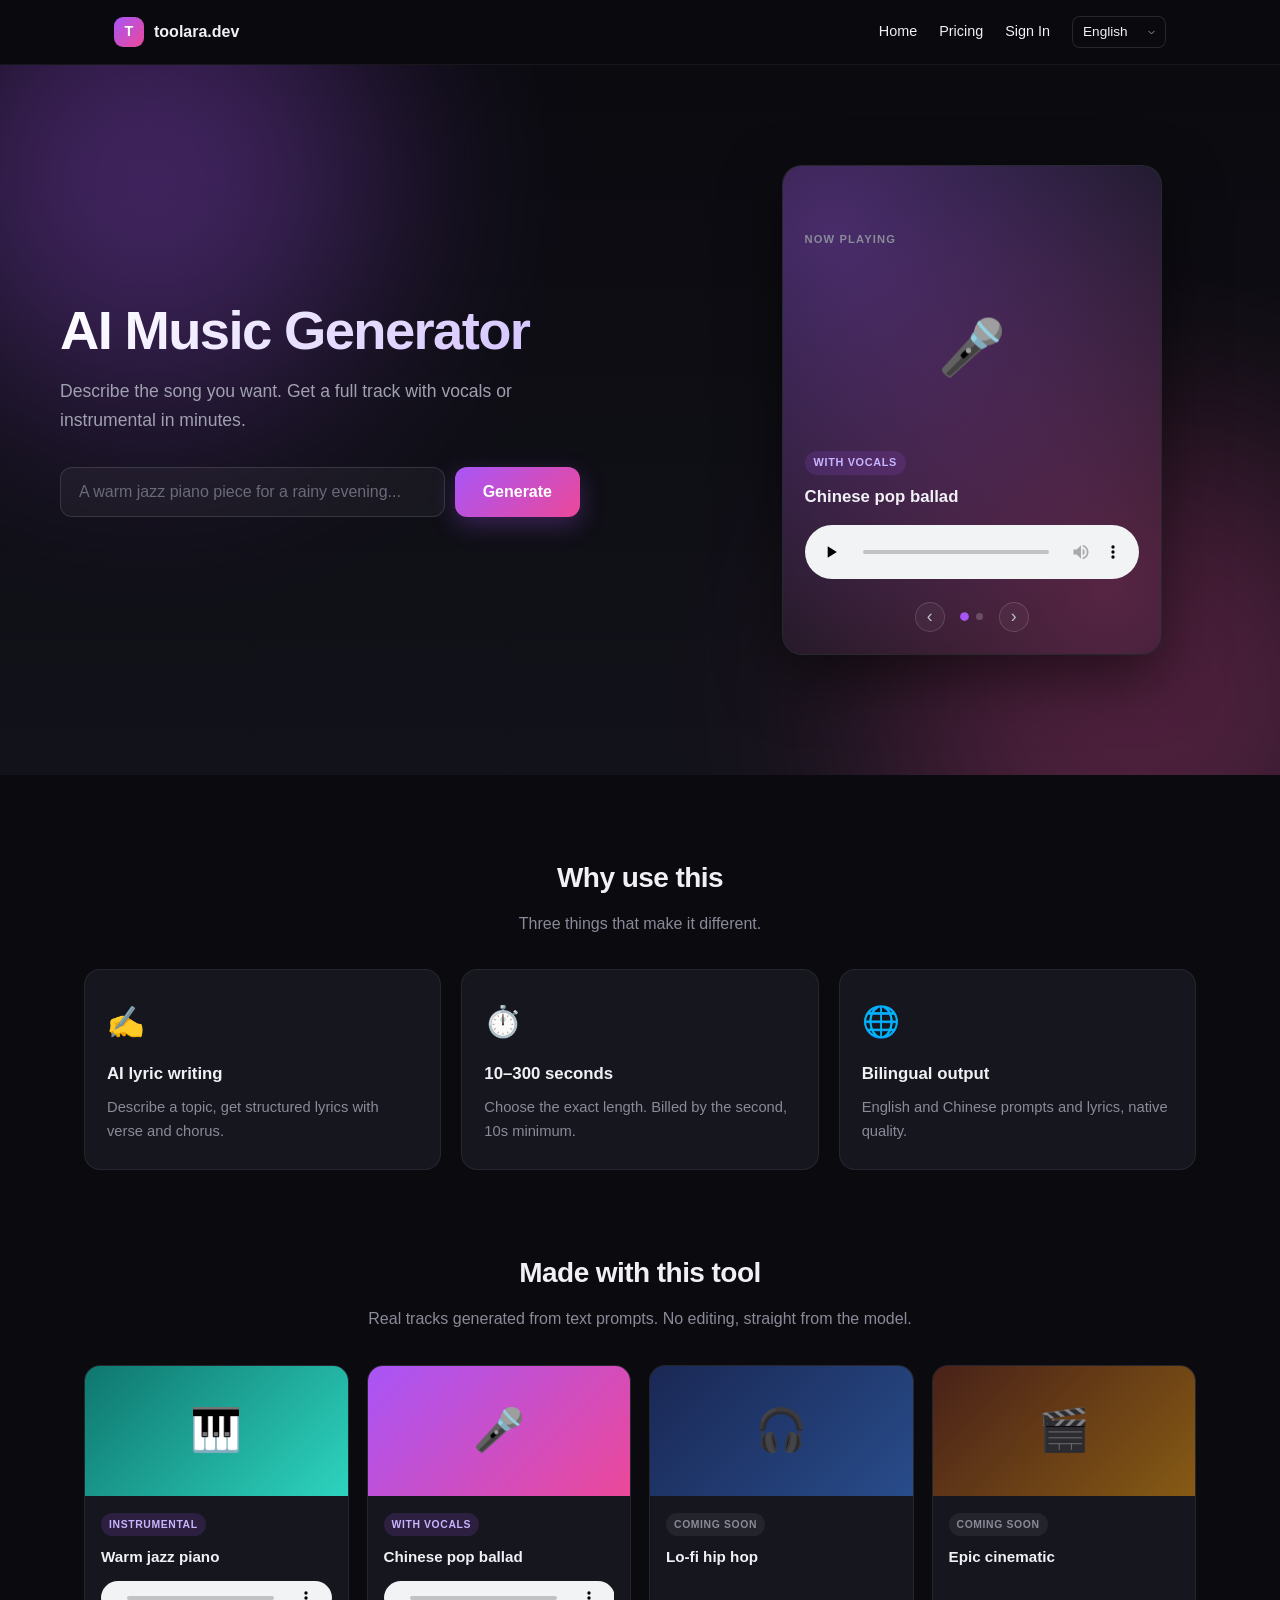
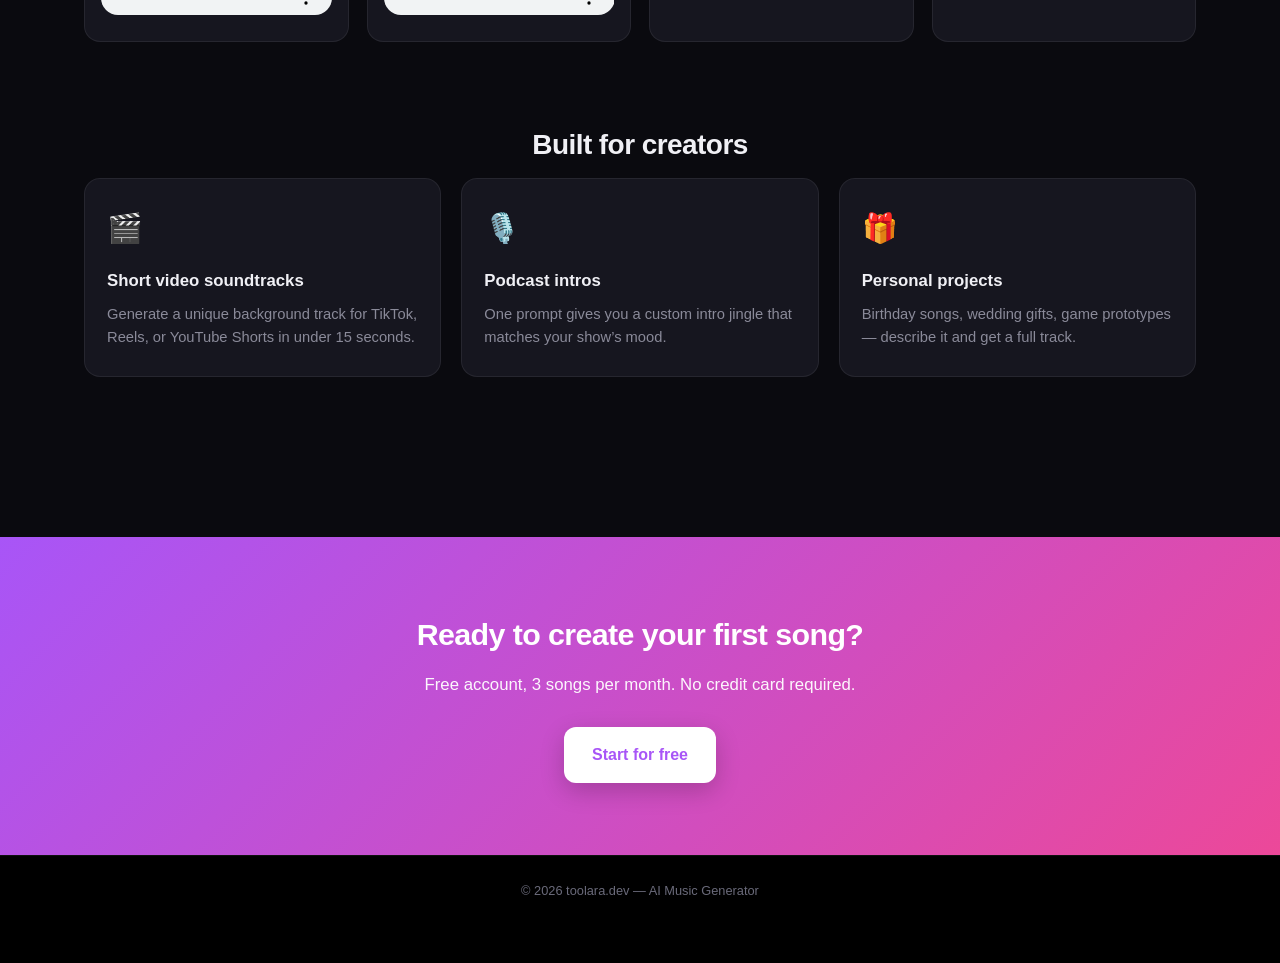
==== public/index.html @ 5090ab47 "modify site" ====
<!DOCTYPE html>
<html lang="en">
<head>
<meta charset="UTF-8">
<meta name="viewport" content="width=device-width, initial-scale=1.0">
<title>AI Music Generator — Create Songs from Text (Free to Start)</title>
<meta name="description" content="Free AI music generator. Describe the song you want, get a full track with vocals or instrumental in minutes. Powered by MiniMax Music 3.">
<meta name="robots" content="index, follow">
<meta name="theme-color" content="#0a0a0f">
<link rel="canonical" href="https://toolara.dev/music/">
<link rel="stylesheet" href="css/style.css">
</head>
<body class="home-dark">

<header class="header header-dark">
  <div class="header-inner">
    <a href="./" class="logo">
      <span class="logo-mark">T</span>
      toolara.dev
    </a>
    <nav class="header-nav" id="nav">
      <a href="/" data-i18n="navHome">Home</a>
      <a href="pricing.html" data-i18n="navPricing">Pricing</a>
      <a href="login.html" id="loginLink" data-i18n="navLogin">Sign In</a>
      <a href="dashboard.html" id="dashboardLink" style="display:none;" data-i18n="navDashboard">Dashboard</a>
      <select id="langSelect" class="lang-select" onchange="setLang(this.value)" aria-label="Language">
        <option value="en">English</option>
        <option value="zh">简体中文</option>
      </select>
    </nav>
  </div>
</header>

<!-- ========== HERO ========== -->
<section class="hero-dark">
  <div class="hero-dark-glow hero-dark-glow-a"></div>
  <div class="hero-dark-glow hero-dark-glow-b"></div>
  <div class="hero-dark-inner">
    <div class="hero-dark-left">
      <h1 data-i18n="heroTitle">AI Music Generator</h1>
      <p data-i18n="heroSubtitle">Describe the song you want. Get a full track with vocals or instrumental in minutes.</p>
      <div class="hero-input-row">
        <input type="text" id="heroPrompt" data-i18n-placeholder="heroInputPlaceholder" placeholder="A warm jazz piano piece for a rainy evening...">
        <button class="btn-accent" onclick="startFromHero()" data-i18n="heroGenerateBtn">Generate</button>
      </div>
    </div>
    <div class="hero-dark-right">
      <div class="preview-card">
        <div class="preview-wave" id="previewWave" aria-hidden="true"></div>
        <div class="preview-label" data-i18n="heroPreviewLabel">Now playing</div>
        <div class="preview-cover" id="previewCover">
          <span class="preview-cover-emoji" id="previewEmoji">🎤</span>
        </div>
        <div class="preview-tag" id="previewTag" data-i18n="heroPreviewTag">With vocals</div>
        <div class="preview-title" id="previewTitle" data-i18n="heroPreviewTitle">Chinese pop ballad</div>
        <audio id="previewAudio" controls preload="none" src="demo/chinese-pop.mp3"></audio>
        <div class="preview-nav">
          <button class="preview-arrow" onclick="previewPrev()" aria-label="Previous">‹</button>
          <div class="preview-dots" id="previewDots">
            <span class="preview-dot active" onclick="previewGo(0)"></span>
            <span class="preview-dot" onclick="previewGo(1)"></span>
          </div>
          <button class="preview-arrow" onclick="previewNext()" aria-label="Next">›</button>
        </div>
      </div>
    </div>
  </div>
</section>

<main class="wrap-wide">

  <!-- ========== FEATURE CARDS ========== -->
  <section class="section-dark">
    <h2 class="section-title-dark section-title-center" data-i18n="featuresTitle">Why use this</h2>
    <p class="section-subtitle-dark section-subtitle-center" data-i18n="featuresSubtitle">Three things that make it different.</p>
    <div class="feature-grid">
      <div class="feature-card">
        <div class="feature-icon">✍️</div>
        <h3 data-i18n="feat1Title">AI lyric writing</h3>
        <p data-i18n="feat1Body">Describe a topic, get structured lyrics with verse and chorus.</p>
      </div>
      <div class="feature-card">
        <div class="feature-icon">⏱️</div>
        <h3 data-i18n="feat2Title">10–300 seconds</h3>
        <p data-i18n="feat2Body">Choose the exact length. Billed by the second, 10s minimum.</p>
      </div>
      <div class="feature-card">
        <div class="feature-icon">🌐</div>
        <h3 data-i18n="feat3Title">Bilingual output</h3>
        <p data-i18n="feat3Body">English and Chinese prompts and lyrics, native quality.</p>
      </div>
    </div>
  </section>

  <!-- ========== DEMO WALL ========== -->
  <section class="section-dark">
    <h2 class="section-title-dark section-title-center" data-i18n="demoTitle">Made with this tool</h2>
    <p class="section-subtitle-dark section-subtitle-center" data-i18n="demoSubtitle">Real tracks generated from text prompts. No editing, straight from the model.</p>

    <div class="demo-wall">
      <div class="demo-wall-card">
        <div class="demo-wall-cover demo-cover-jazz">
          <span>🎹</span>
        </div>
        <div class="demo-wall-body">
          <div class="demo-wall-tag" data-i18n="demoInstrumental">Instrumental</div>
          <div class="demo-wall-title" data-i18n="demoTag1">Warm jazz piano</div>
          <audio controls preload="none" src="demo/jazz-piano.mp3"></audio>
        </div>
      </div>

      <div class="demo-wall-card">
        <div class="demo-wall-cover demo-cover-pop">
          <span>🎤</span>
        </div>
        <div class="demo-wall-body">
          <div class="demo-wall-tag" data-i18n="demoVocal">With vocals</div>
          <div class="demo-wall-title" data-i18n="demoTag2">Chinese pop ballad</div>
          <audio controls preload="none" src="demo/chinese-pop.mp3"></audio>
        </div>
      </div>

      <div class="demo-wall-card demo-wall-placeholder">
        <div class="demo-wall-cover demo-cover-lofi">
          <span>🎧</span>
        </div>
        <div class="demo-wall-body">
          <div class="demo-wall-tag demo-wall-tag-muted" data-i18n="demoComingSoon">Coming soon</div>
          <div class="demo-wall-title" data-i18n="demoTag3">Lo-fi hip hop</div>
        </div>
      </div>

      <div class="demo-wall-card demo-wall-placeholder">
        <div class="demo-wall-cover demo-cover-epic">
          <span>🎬</span>
        </div>
        <div class="demo-wall-body">
          <div class="demo-wall-tag demo-wall-tag-muted" data-i18n="demoComingSoon">Coming soon</div>
          <div class="demo-wall-title" data-i18n="demoTag4">Epic cinematic</div>
        </div>
      </div>
    </div>
  </section>

  <!-- ========== USE CASES ========== -->
  <section class="section-dark">
    <h2 class="section-title-dark section-title-center" data-i18n="useCasesTitle">Built for creators</h2>
    <div class="usecase-grid-dark">
      <div class="usecase-card-dark">
        <div class="usecase-icon-dark">🎬</div>
        <h3 data-i18n="uc1Title">Short video soundtracks</h3>
        <p data-i18n="uc1Body">Generate a unique background track for TikTok, Reels, or YouTube Shorts in under 15 seconds.</p>
      </div>
      <div class="usecase-card-dark">
        <div class="usecase-icon-dark">🎙️</div>
        <h3 data-i18n="uc2Title">Podcast intros</h3>
        <p data-i18n="uc2Body">One prompt gives you a custom intro jingle that matches your show’s mood.</p>
      </div>
      <div class="usecase-card-dark">
        <div class="usecase-icon-dark">🎁</div>
        <h3 data-i18n="uc3Title">Personal projects</h3>
        <p data-i18n="uc3Body">Birthday songs, wedding gifts, game prototypes — describe it and get a full track.</p>
      </div>
    </div>
  </section>
</main>

<!-- ========== BOTTOM CTA ========== -->
<section class="cta-band-dark">
  <div class="cta-band-dark-inner">
    <h2 data-i18n="ctaBottomTitle">Ready to create your first song?</h2>
    <p data-i18n="ctaBottomBody">Free account, 3 songs per month. No credit card required.</p>
    <a href="login.html" class="btn-accent" data-i18n="ctaBottomBtn">Start for free</a>
  </div>
</section>

<footer class="footer footer-dark">
  <p data-i18n="footer">© 2026 toolara.dev — AI Music Generator</p>
</footer>

<script src="js/i18n.js"></script>
<script src="js/home.js"></script>
</body>
</html>
---- public/css/style.css ----
:root {
  --bg: #f0f9f8; --card: #fff; --text: #0f1c2e; --muted: #64748b;
  --accent: #0f766e; --accent-dark: #115e59; --navy: #134e4a;
  --border: #d5e5e0; --radius: 14px;
  --shadow: 0 1px 3px rgba(15,28,46,0.05), 0 8px 24px rgba(15,118,110,0.08);
}
* { box-sizing: border-box; }
body { margin: 0; font-family: -apple-system, BlinkMacSystemFont, "Segoe UI", "PingFang SC", Roboto, sans-serif; background: var(--bg); color: var(--text); line-height: 1.65; }
.header { background: rgba(255,255,255,0.9); backdrop-filter: blur(12px); border-bottom: 1px solid var(--border); position: sticky; top: 0; z-index: 100; }
.header-inner { max-width: 1100px; margin: 0 auto; padding: 16px 24px; display: flex; align-items: center; justify-content: space-between; }
.logo { display: flex; align-items: center; gap: 10px; font-weight: 700; text-decoration: none; color: var(--text); }
.logo-mark { width: 30px; height: 30px; border-radius: 9px; background: linear-gradient(135deg, #1e3a8a, #3b82f6); display: flex; align-items: center; justify-content: center; color: #fff; font-weight: 800; font-size: 0.9rem; }
.header-nav { display: flex; gap: 24px; font-size: 0.9rem; }
.header-nav a { color: var(--muted); text-decoration: none; }
.header-nav a:hover { color: var(--accent); }
.hero { background: linear-gradient(135deg, #042f2e, #0f766e); color: #fff; padding: 80px 24px 120px; text-align: center; }
.hero-inner { max-width: 720px; margin: 0 auto; }
.hero-badge { display: inline-block; background: rgba(255,255,255,0.15); border: 1px solid rgba(255,255,255,0.3); padding: 5px 14px; border-radius: 999px; font-size: 0.8rem; font-weight: 600; margin-bottom: 18px; }
.hero h1 { font-size: 2.4rem; margin: 0 0 12px; font-weight: 800; }
.hero p { margin: 0 auto 32px; opacity: 0.9; max-width: 540px; }
.hero-cta { display: flex; gap: 12px; justify-content: center; flex-wrap: wrap; }
.btn-primary { display: inline-block; padding: 13px 28px; background: #fff; color: var(--accent-dark); border: none; border-radius: 10px; font-size: 1rem; font-weight: 600; cursor: pointer; text-decoration: none; font-family: inherit; }
.btn-primary:hover { background: #f0fdf4; }
.btn-primary.small { padding: 8px 16px; font-size: 0.85rem; background: var(--accent); color: #fff; }
.btn-secondary { display: inline-block; padding: 13px 28px; background: transparent; color: #fff; border: 1px solid rgba(255,255,255,0.4); border-radius: 10px; font-size: 1rem; font-weight: 600; cursor: pointer; text-decoration: none; font-family: inherit; }
.btn-secondary:hover { background: rgba(255,255,255,0.1); }
.wrap { max-width: 720px; margin: -56px auto 0; padding: 0 20px 64px; position: relative; z-index: 2; }
.wrap.narrow { max-width: 480px; }
.card { background: var(--card); border: 1px solid var(--border); border-radius: var(--radius); padding: 28px; margin-bottom: 22px; box-shadow: var(--shadow); }
label { display: block; font-weight: 600; font-size: 0.85rem; margin-bottom: 6px; margin-top: 14px; }
input, textarea, select { width: 100%; padding: 11px 13px; border: 1px solid #cbd5e1; border-radius: 9px; font-size: 1rem; margin-bottom: 10px; font-family: inherit; }
input:focus, textarea:focus { outline: none; border-color: var(--accent); box-shadow: 0 0 0 3px rgba(15,118,110,0.15); }
textarea { resize: vertical; }
button.calc { width: 100%; padding: 15px; background: var(--accent); color: #fff; border: none; border-radius: 9px; font-size: 1rem; font-weight: 600; cursor: pointer; font-family: inherit; margin-top: 10px; }
button.calc:hover:not(:disabled) { background: var(--accent-dark); }
button.calc:disabled { opacity: 0.5; cursor: not-allowed; }
.checkbox-label { display: flex; align-items: center; gap: 8px; font-weight: 500; font-size: 0.9rem; margin: 12px 0; cursor: pointer; }
.checkbox-label input { width: auto; margin: 0; }
.usage-card { padding: 20px; }
.usage-header { display: flex; align-items: center; justify-content: space-between; margin-bottom: 12px; }
.usage-header h2 { margin: 0; font-size: 1.1rem; }
.plan-badge { padding: 3px 10px; border-radius: 999px; font-size: 0.75rem; font-weight: 700; text-transform: uppercase; }
.plan-badge.free { background: #f1f5f9; color: #64748b; }
.plan-badge.pro { background: #dcfce7; color: #166534; }
.usage-bar-wrap { height: 8px; background: #e2e8f0; border-radius: 999px; overflow: hidden; margin-bottom: 8px; }
.usage-bar { height: 100%; background: var(--accent); border-radius: 999px; transition: width 0.3s; }
.usage-text { font-size: 0.85rem; color: var(--muted); margin: 0 0 14px; }
.steps { display: flex; flex-direction: column; gap: 16px; }
.step { display: flex; gap: 14px; align-items: flex-start; }
.step-num { width: 28px; height: 28px; border-radius: 50%; background: var(--accent); color: #fff; display: flex; align-items: center; justify-content: center; font-weight: 700; font-size: 0.85rem; flex-shrink: 0; }
.task-list { display: flex; flex-direction: column; gap: 14px; }
.task-item { padding: 14px; background: #f8fafc; border-radius: 10px; display: flex; align-items: center; gap: 14px; flex-wrap: wrap; }
.task-info { flex: 1; min-width: 200px; }
.task-prompt { font-weight: 600; font-size: 0.9rem; margin-bottom: 4px; }
.task-status { font-size: 0.75rem; font-weight: 600; text-transform: uppercase; color: var(--muted); }
.task-status.completed { color: #059669; }
.task-status.failed { color: #dc2626; }
.task-status.generating, .task-status.pending { color: #d97706; }
.task-item audio { width: 100%; max-width: 300px; }
.empty-state { text-align: center; color: var(--muted); padding: 32px 0; }
.error { margin-top: 14px; padding: 12px 14px; background: #fef2f2; border: 1px solid #fecaca; border-radius: 10px; color: #b91c1c; font-size: 0.9rem; }
.loading { display: flex; align-items: center; gap: 12px; padding: 16px; margin-top: 14px; font-size: 0.9rem; color: var(--accent); font-weight: 500; }
.spinner { width: 20px; height: 20px; border: 2.5px solid rgba(15,118,110,0.2); border-top-color: var(--accent); border-radius: 50%; animation: spin 0.8s linear infinite; }
@keyframes spin { to { transform: rotate(360deg); } }
.auth-tabs { display: flex; gap: 8px; margin-bottom: 20px; background: #f1f5f9; padding: 4px; border-radius: 10px; }
.auth-tab { flex: 1; padding: 10px; border: none; background: transparent; color: var(--muted); border-radius: 8px; font-size: 0.9rem; font-weight: 600; cursor: pointer; font-family: inherit; }
.auth-tab.active { background: #fff; color: var(--navy); box-shadow: 0 1px 3px rgba(0,0,0,0.08); }
.page-title { font-size: 1.8rem; margin: 0 0 28px; }
.pricing-grid { display: grid; grid-template-columns: 1fr 1fr; gap: 20px; }
.pricing-card { background: #fff; border: 1px solid var(--border); border-radius: var(--radius); padding: 28px; position: relative; }
.pricing-card.featured { border: 2px solid var(--accent); box-shadow: 0 8px 24px rgba(15,118,110,0.15); }
.popular-badge { position: absolute; top: -12px; left: 50%; transform: translateX(-50%); background: var(--accent); color: #fff; padding: 4px 14px; border-radius: 999px; font-size: 0.75rem; font-weight: 700; }
.pricing-card h2 { font-size: 1.2rem; margin: 0 0 8px; }
.price { font-size: 2.4rem; font-weight: 800; color: var(--navy); margin-bottom: 20px; }
.price span { font-size: 0.9rem; font-weight: 500; color: var(--muted); }
.features { list-style: none; padding: 0; margin: 0 0 24px; }
.features li { padding: 6px 0; font-size: 0.9rem; color: var(--text); }
.features li::before { content: "✓ "; color: var(--accent); font-weight: 700; }
.pricing-card .btn-secondary { color: var(--accent); border-color: var(--accent); }
.pricing-card .btn-primary { background: var(--accent); color: #fff; }
.footer { text-align: center; font-size: 0.8rem; color: var(--muted); padding: 24px 20px 48px; }
h2 { font-size: 1.25rem; margin: 0 0 12px; }
h3 { font-size: 1rem; margin: 22px 0 6px; }
p { margin: 0 0 14px; }
@media (max-width: 560px) { .wrap { padding: 0 14px 48px; } .card { padding: 20px; } .pricing-grid { grid-template-columns: 1fr; } .hero h1 { font-size: 1.7rem; } }
.wrap.no-hero {
  margin-top: 40px;
}
.user-card { padding: 16px 20px; font-size: 0.9rem; }
.user-card p { margin: 4px 0; color: var(--muted); }
.user-card strong { color: var(--text); }

/* ---------- 语言下拉框收紧 ---------- */
.header-nav {
  display: flex;
  align-items: center;
  flex-wrap: nowrap;
  gap: 22px;
  white-space: nowrap;
}
.header-nav a {
  white-space: nowrap;
  color: var(--muted);
  text-decoration: none;
}
.header-nav a:hover { color: var(--accent); }

.lang-select {
  appearance: none;
  -webkit-appearance: none;
  width: auto;
  min-width: 0;
  max-width: 130px;
  height: 32px;
  line-height: 1;
  background-color: transparent;
  background-image: url("data:image/svg+xml;charset=UTF-8,%3csvg xmlns='http://www.w3.org/2000/svg' viewBox='0 0 24 24' fill='none' stroke='%2364748b' stroke-width='2' stroke-linecap='round' stroke-linejoin='round'%3e%3cpolyline points='6 9 12 15 18 9'%3e%3c/polyline%3e%3c/svg%3e");
  background-repeat: no-repeat;
  background-position: right 8px center;
  background-size: 11px;
  border: 1px solid var(--border);
  color: var(--text);
  padding: 0 26px 0 10px;
  border-radius: 8px;
  font-size: 0.85rem;
  font-family: inherit;
  cursor: pointer;
  margin: 0;
  flex-shrink: 0;
  vertical-align: middle;
}
.lang-select:hover { border-color: var(--accent); }
.lang-select:focus { outline: none; border-color: var(--accent); }

@media (max-width: 640px) {
  .header-inner {
    flex-wrap: wrap;
    gap: 10px;
  }
  .header-nav {
    gap: 14px;
    font-size: 0.85rem;
  }
  .lang-select {
    font-size: 0.8rem;
    height: 28px;
    padding: 0 22px 0 8px;
    max-width: 110px;
  }
}


/* ============================================================
   Homepage — 独立音乐站视觉
   ============================================================ */

body.home { background: #f7faf9; }

/* ---------- 宽容器 ---------- */
.wrap-wide {
  max-width: 1100px;
  margin: -64px auto 0;
  padding: 0 24px 80px;
  position: relative;
  z-index: 2;
}
@media (max-width: 700px) {
  .wrap-wide { padding: 0 16px 56px; }
}

/* ---------- Hero（大版） ---------- */
.hero-lg {
  position: relative;
  overflow: hidden;
  padding: 110px 24px 150px;
  background:
    radial-gradient(circle at 15% 20%, rgba(45,212,191,0.25) 0%, transparent 45%),
    radial-gradient(circle at 85% 75%, rgba(59,130,246,0.18) 0%, transparent 50%),
    linear-gradient(135deg, #042f2e 0%, #0f766e 55%, #115e59 100%);
  color: #fff;
  text-align: center;
}
.hero-lg::before {
  content: "";
  position: absolute; inset: 0;
  background-image:
    radial-gradient(rgba(255,255,255,0.05) 1px, transparent 1px),
    radial-gradient(rgba(255,255,255,0.03) 1px, transparent 1px);
  background-size: 36px 36px, 52px 52px;
  background-position: 0 0, 18px 18px;
  pointer-events: none;
}
.hero-glow {
  position: absolute;
  border-radius: 50%;
  filter: blur(80px);
  opacity: 0.5;
  pointer-events: none;
}
.hero-glow-a {
  width: 340px; height: 340px;
  background: #2dd4bf;
  top: -80px; left: -60px;
}
.hero-glow-b {
  width: 420px; height: 420px;
  background: #3b82f6;
  bottom: -140px; right: -100px;
  opacity: 0.35;
}
.hero-lg .hero-inner {
  position: relative; z-index: 2;
  max-width: 780px; margin: 0 auto;
}
.hero-lg h1 {
  font-size: 3rem;
  margin: 0 0 18px;
  font-weight: 800;
  letter-spacing: -0.02em;
}
.hero-lg p {
  font-size: 1.15rem;
  opacity: 0.92;
  max-width: 600px;
  margin: 0 auto 36px;
}
.hero-lg .hero-cta { justify-content: center; }
@media (max-width: 700px) {
  .hero-lg { padding: 72px 20px 110px; }
  .hero-lg h1 { font-size: 2rem; }
  .hero-lg p { font-size: 1rem; }
}

/* ---------- 通用 section ---------- */
.section { margin: 72px 0; }
.section-title {
  font-size: 1.6rem;
  margin: 0 0 10px;
  font-weight: 700;
  letter-spacing: -0.01em;
}
.section-subtitle {
  color: var(--muted);
  margin: 0 0 32px;
  font-size: 1rem;
}

/* ---------- Demo 卡片 ---------- */
.demo-grid {
  display: grid;
  grid-template-columns: 1fr 1fr;
  gap: 22px;
}
.demo-card {
  background: #fff;
  border: 1px solid var(--border);
  border-radius: 16px;
  overflow: hidden;
  box-shadow: 0 4px 24px rgba(15,118,110,0.08);
  transition: transform 0.15s, box-shadow 0.15s;
}
.demo-card:hover {
  transform: translateY(-2px);
  box-shadow: 0 12px 32px rgba(15,118,110,0.14);
}
.demo-cover {
  height: 140px;
  display: flex;
  align-items: center;
  justify-content: center;
}
.demo-cover-a {
  background: linear-gradient(135deg, #134e4a, #2dd4bf);
}
.demo-cover-b {
  background: linear-gradient(135deg, #1e3a8a, #3b82f6);
}
.demo-emoji { font-size: 3rem; }
.demo-body { padding: 18px 20px 22px; }
.demo-tag {
  display: inline-block;
  font-size: 0.7rem;
  font-weight: 700;
  text-transform: uppercase;
  letter-spacing: 0.06em;
  color: var(--accent-dark);
  background: #d1fae5;
  padding: 3px 9px;
  border-radius: 999px;
  margin-bottom: 8px;
}
.demo-label {
  font-size: 1rem;
  font-weight: 600;
  margin-bottom: 14px;
}
.demo-body audio { width: 100%; }
@media (max-width: 700px) {
  .demo-grid { grid-template-columns: 1fr; }
}

/* ---------- Use cases ---------- */
.usecase-grid {
  display: grid;
  grid-template-columns: repeat(3, 1fr);
  gap: 20px;
}
.usecase-card {
  background: #fff;
  border: 1px solid var(--border);
  border-radius: 14px;
  padding: 26px 22px;
  box-shadow: 0 2px 12px rgba(15,118,110,0.05);
}
.usecase-icon {
  font-size: 1.8rem;
  margin-bottom: 12px;
}
.usecase-card h3 {
  margin: 0 0 8px;
  font-size: 1.05rem;
}
.usecase-card p {
  margin: 0;
  color: var(--muted);
  font-size: 0.92rem;
  line-height: 1.6;
}
@media (max-width: 700px) {
  .usecase-grid { grid-template-columns: 1fr; }
}

/* ---------- 底部 CTA ---------- */
.cta-band {
  background: linear-gradient(135deg, #042f2e, #0f766e);
  color: #fff;
  padding: 64px 24px;
  text-align: center;
}
.cta-band-inner { max-width: 640px; margin: 0 auto; }
.cta-band h2 {
  font-size: 1.8rem;
  margin: 0 0 12px;
  font-weight: 700;
}
.cta-band p {
  margin: 0 0 26px;
  opacity: 0.9;
}
@media (max-width: 700px) {
  .cta-band { padding: 48px 20px; }
  .cta-band h2 { font-size: 1.4rem; }
}


/* ============================================================
   Homepage Dark — 深色音乐播放器风格
   作用域：body.home-dark
   ============================================================ */

body.home-dark {
  background: #0a0a0f;
  color: #f0f0f5;
}
body.home-dark .header-dark {
  background: rgba(10,10,15,0.85);
  backdrop-filter: blur(14px);
  border-bottom: 1px solid rgba(255,255,255,0.06);
}
body.home-dark .header-dark .logo,
body.home-dark .header-dark .header-nav a {
  color: #f0f0f5;
}
body.home-dark .header-dark .header-nav a:hover { color: #a855f7; }
body.home-dark .header-dark .lang-select {
  color: #f0f0f5;
  border-color: rgba(255,255,255,0.12);
  background-color: transparent;
  background-image: url("data:image/svg+xml;charset=UTF-8,%3csvg xmlns='http://www.w3.org/2000/svg' viewBox='0 0 24 24' fill='none' stroke='%23a0a0b0' stroke-width='2' stroke-linecap='round' stroke-linejoin='round'%3e%3cpolyline points='6 9 12 15 18 9'%3e%3c/polyline%3e%3c/svg%3e");
}
body.home-dark .header-dark .lang-select option { color: #0a0a0f; background: #fff; }
body.home-dark .header-dark .logo-mark {
  background: linear-gradient(135deg, #a855f7, #ec4899);
}

/* ---------- HERO ---------- */
.hero-dark {
  position: relative;
  overflow: hidden;
  padding: 100px 24px 120px;
  background: linear-gradient(180deg, #0a0a0f 0%, #12121a 100%);
}
.hero-dark-glow {
  position: absolute;
  border-radius: 50%;
  filter: blur(110px);
  opacity: 0.35;
  pointer-events: none;
}
.hero-dark-glow-a {
  width: 460px; height: 460px;
  background: #a855f7;
  top: -120px; left: -80px;
}
.hero-dark-glow-b {
  width: 520px; height: 520px;
  background: #ec4899;
  bottom: -180px; right: -120px;
  opacity: 0.28;
}
.hero-dark-inner {
  position: relative;
  z-index: 2;
  max-width: 1160px;
  margin: 0 auto;
  display: grid;
  grid-template-columns: 1.1fr 0.9fr;
  gap: 56px;
  align-items: center;
}
.hero-dark-left h1 {
  font-size: 3.4rem;
  margin: 0 0 18px;
  font-weight: 800;
  letter-spacing: -0.03em;
  line-height: 1.05;
  background: linear-gradient(135deg, #fff 0%, #c9b5ff 100%);
  -webkit-background-clip: text;
  background-clip: text;
  -webkit-text-fill-color: transparent;
}
.hero-dark-left p {
  font-size: 1.1rem;
  color: #a0a0b0;
  margin: 0 0 32px;
  max-width: 480px;
  line-height: 1.65;
}
.hero-badge-dark {
  display: inline-block;
  background: rgba(168,85,247,0.12);
  border: 1px solid rgba(168,85,247,0.35);
  color: #c9b5ff;
  padding: 5px 14px;
  border-radius: 999px;
  font-size: 0.8rem;
  font-weight: 600;
  letter-spacing: 0.04em;
  margin-bottom: 22px;
}

/* 输入框 + 按钮 */
.hero-input-row {
  display: flex;
  gap: 10px;
  max-width: 520px;
}
.hero-input-row input {
  flex: 1;
  padding: 15px 18px;
  border-radius: 12px;
  border: 1px solid rgba(255,255,255,0.12);
  background: rgba(255,255,255,0.04);
  color: #f0f0f5;
  font-size: 1rem;
  font-family: inherit;
  margin: 0;
  transition: border-color 0.15s, box-shadow 0.15s;
}
.hero-input-row input::placeholder { color: #6a6a7a; }
.hero-input-row input:focus {
  outline: none;
  border-color: #a855f7;
  box-shadow: 0 0 0 3px rgba(168,85,247,0.18);
}
.btn-accent {
  display: inline-block;
  padding: 15px 28px;
  background: linear-gradient(135deg, #a855f7, #ec4899);
  color: #fff;
  border: none;
  border-radius: 12px;
  font-size: 1rem;
  font-weight: 700;
  font-family: inherit;
  cursor: pointer;
  text-decoration: none;
  white-space: nowrap;
  transition: transform 0.12s, box-shadow 0.15s;
  box-shadow: 0 8px 24px rgba(168,85,247,0.28);
}
.btn-accent:hover {
  transform: translateY(-1px);
  box-shadow: 0 12px 32px rgba(168,85,247,0.4);
}
.btn-accent:active { transform: scale(0.98); }

/* 预览卡 */
.hero-dark-right { display: flex; justify-content: center; }
.preview-card {
  width: 100%;
  max-width: 380px;
  background: #16161f;
  border: 1px solid rgba(255,255,255,0.08);
  border-radius: 20px;
  padding: 22px;
  box-shadow: 0 24px 60px rgba(0,0,0,0.5);
}
.preview-label {
  font-size: 0.7rem;
  text-transform: uppercase;
  letter-spacing: 0.1em;
  color: #8a8a99;
  font-weight: 700;
  margin-bottom: 14px;
}
.preview-cover {
  height: 170px;
  border-radius: 14px;
  display: flex;
  align-items: center;
  justify-content: center;
  margin-bottom: 16px;
  transition: background 0.4s;
}
.preview-cover-pop { background: linear-gradient(135deg, #a855f7, #ec4899); }
.preview-cover-jazz { background: linear-gradient(135deg, #0f766e, #2dd4bf); }
.preview-cover-emoji { font-size: 3.4rem; }
.preview-tag {
  display: inline-block;
  font-size: 0.68rem;
  font-weight: 700;
  text-transform: uppercase;
  letter-spacing: 0.06em;
  color: #c9b5ff;
  background: rgba(168,85,247,0.15);
  padding: 3px 9px;
  border-radius: 999px;
  margin-bottom: 8px;
}
.preview-title {
  font-size: 1.05rem;
  font-weight: 600;
  margin-bottom: 14px;
}
.preview-card audio { width: 100%; }

/* ---------- 宽容器 ---------- */
.wrap-wide {
  max-width: 1160px;
  margin: 0 auto;
  padding: 0 24px 80px;
}
@media (max-width: 900px) {
  .hero-dark-inner { grid-template-columns: 1fr; gap: 40px; }
  .hero-dark { padding: 72px 20px 80px; }
  .hero-dark-left h1 { font-size: 2.2rem; }
  .hero-input-row { flex-direction: column; }
  .btn-accent { width: 100%; text-align: center; }
  .wrap-wide { padding: 0 16px 56px; }
}

/* ---------- section ---------- */
.section-dark { margin: 80px 0; }
.section-title-dark {
  font-size: 1.75rem;
  font-weight: 700;
  margin: 0 0 10px;
  letter-spacing: -0.02em;
}
.section-subtitle-dark {
  color: #8a8a99;
  margin: 0 0 32px;
  font-size: 1rem;
}

/* ---------- Feature cards ---------- */
.feature-grid {
  display: grid;
  grid-template-columns: repeat(3, 1fr);
  gap: 20px;
}
.feature-card {
  background: #16161f;
  border: 1px solid rgba(255,255,255,0.07);
  border-radius: 16px;
  padding: 26px 22px;
  transition: border-color 0.15s, transform 0.15s;
}
.feature-card:hover {
  border-color: rgba(168,85,247,0.4);
  transform: translateY(-2px);
}
.feature-icon { font-size: 1.9rem; margin-bottom: 14px; }
.feature-card h3 {
  margin: 0 0 8px;
  font-size: 1.05rem;
  font-weight: 700;
}
.feature-card p {
  margin: 0;
  color: #8a8a99;
  font-size: 0.92rem;
  line-height: 1.6;
}

/* ---------- Demo wall ---------- */
.demo-wall {
  display: grid;
  grid-template-columns: repeat(4, 1fr);
  gap: 18px;
}
.demo-wall-card {
  background: #16161f;
  border: 1px solid rgba(255,255,255,0.07);
  border-radius: 16px;
  overflow: hidden;
  transition: border-color 0.15s, transform 0.15s;
}
.demo-wall-card:hover {
  border-color: rgba(168,85,247,0.4);
  transform: translateY(-3px);
}
.demo-wall-cover {
  height: 130px;
  display: flex;
  align-items: center;
  justify-content: center;
  font-size: 2.6rem;
}
.demo-cover-jazz { background: linear-gradient(135deg, #0f766e, #2dd4bf); }
.demo-cover-pop  { background: linear-gradient(135deg, #a855f7, #ec4899); }
.demo-cover-lofi { background: linear-gradient(135deg, #1e3a8a, #3b82f6); }
.demo-cover-epic { background: linear-gradient(135deg, #7c2d12, #f59e0b); }
.demo-wall-placeholder .demo-wall-cover { opacity: 0.5; }
.demo-wall-body { padding: 14px 16px 18px; }
.demo-wall-tag {
  display: inline-block;
  font-size: 0.65rem;
  font-weight: 700;
  text-transform: uppercase;
  letter-spacing: 0.06em;
  color: #c9b5ff;
  background: rgba(168,85,247,0.15);
  padding: 3px 8px;
  border-radius: 999px;
  margin-bottom: 8px;
}
.demo-wall-tag-muted {
  color: #8a8a99;
  background: rgba(255,255,255,0.06);
}
.demo-wall-title {
  font-size: 0.95rem;
  font-weight: 600;
  margin-bottom: 12px;
}
.demo-wall-body audio { width: 100%; height: 34px; }
@media (max-width: 900px) {
  .demo-wall { grid-template-columns: repeat(2, 1fr); }
}
@media (max-width: 500px) {
  .demo-wall { grid-template-columns: 1fr; }
  .feature-grid { grid-template-columns: 1fr; }
}

/* ---------- Use cases ---------- */
.usecase-grid-dark {
  display: grid;
  grid-template-columns: repeat(3, 1fr);
  gap: 20px;
}
.usecase-card-dark {
  background: #16161f;
  border: 1px solid rgba(255,255,255,0.07);
  border-radius: 16px;
  padding: 26px 22px;
}
.usecase-icon-dark { font-size: 1.8rem; margin-bottom: 14px; }
.usecase-card-dark h3 {
  margin: 0 0 8px;
  font-size: 1.05rem;
  font-weight: 700;
}
.usecase-card-dark p {
  margin: 0;
  color: #8a8a99;
  font-size: 0.92rem;
  line-height: 1.6;
}
@media (max-width: 900px) {
  .usecase-grid-dark { grid-template-columns: 1fr; }
}

/* ---------- Steps ---------- */
.steps-dark {
  display: grid;
  grid-template-columns: repeat(3, 1fr);
  gap: 20px;
}
.step-dark {
  background: #16161f;
  border: 1px solid rgba(255,255,255,0.07);
  border-radius: 16px;
  padding: 24px 22px;
}
.step-dark-num {
  width: 34px; height: 34px;
  border-radius: 10px;
  background: linear-gradient(135deg, #a855f7, #ec4899);
  color: #fff;
  display: flex; align-items: center; justify-content: center;
  font-weight: 800;
  font-size: 0.95rem;
  margin-bottom: 14px;
}
.step-dark-text {
  font-size: 0.95rem;
  line-height: 1.6;
  color: #c0c0cc;
}
@media (max-width: 900px) {
  .steps-dark { grid-template-columns: 1fr; }
}

/* ---------- FAQ ---------- */
.faq-q-dark {
  font-size: 1.05rem;
  font-weight: 700;
  margin: 26px 0 6px;
}
.faq-a-dark {
  color: #8a8a99;
  line-height: 1.65;
  margin: 0;
  max-width: 720px;
}

/* ---------- Bottom CTA ---------- */
.cta-band-dark {
  background: linear-gradient(135deg, #a855f7 0%, #ec4899 100%);
  padding: 72px 24px;
  text-align: center;
  color: #fff;
}
.cta-band-dark-inner { max-width: 620px; margin: 0 auto; }
.cta-band-dark h2 {
  font-size: 1.9rem;
  margin: 0 0 12px;
  font-weight: 800;
  letter-spacing: -0.02em;
}
.cta-band-dark p {
  margin: 0 0 28px;
  opacity: 0.95;
  font-size: 1.05rem;
}
.cta-band-dark .btn-accent {
  background: #fff;
  color: #a855f7;
  box-shadow: 0 8px 24px rgba(0,0,0,0.2);
}
.cta-band-dark .btn-accent:hover {
  background: #f5f5fa;
  box-shadow: 0 12px 32px rgba(0,0,0,0.3);
}

/* ---------- Footer dark ---------- */
.footer-dark {
  background: #000;
  color: #6a6a7a;
  border-top: 1px solid rgba(255,255,255,0.06);
}


/* ============================================================
   首页 section 标题居中
   ============================================================ */
.section-title-center,
.section-subtitle-center {
  text-align: center;
}
.section-title-center { margin-left: auto; margin-right: auto; }
.section-subtitle-center {
  margin-left: auto;
  margin-right: auto;
  max-width: 560px;
}

/* ============================================================
   预览卡波形 + 手动切换
   ============================================================ */
.preview-card {
  position: relative;
  overflow: hidden;
}

/* 流动渐变背景（A+C 方案的 C 部分） */
.preview-card::before {
  content: "";
  position: absolute;
  inset: -40%;
  background:
    radial-gradient(circle at 30% 30%, rgba(168,85,247,0.35), transparent 55%),
    radial-gradient(circle at 70% 70%, rgba(236,72,153,0.30), transparent 55%);
  animation: previewFlow 14s ease-in-out infinite alternate;
  pointer-events: none;
  z-index: 0;
}
@keyframes previewFlow {
  0%   { transform: translate(0, 0) rotate(0deg); }
  100% { transform: translate(-6%, 4%) rotate(8deg); }
}
.preview-card > * { position: relative; z-index: 1; }

/* 波形 */
.preview-wave {
  display: flex;
  align-items: center;
  justify-content: center;
  gap: 2px;
  height: 28px;
  margin-bottom: 14px;
  opacity: 0.55;
  transition: opacity 0.2s;
}
.preview-wave.playing { opacity: 1; }
.preview-wave-bar {
  display: block;
  width: 2px;
  height: 6px;
  background: linear-gradient(180deg, #c9b5ff, #ec4899);
  border-radius: 2px;
  transform-origin: center;
  animation: waveIdle 1.4s ease-in-out infinite;
  animation-play-state: paused;
}
.preview-wave.playing .preview-wave-bar {
  animation-name: wavePlay;
  animation-play-state: running;
}
@keyframes waveIdle {
  0%, 100% { height: 4px; opacity: 0.4; }
  50%      { height: 6px; opacity: 0.6; }
}
@keyframes wavePlay {
  0%, 100% { height: 5px; }
  50%      { height: 22px; }
}

/* 手动切换 */
.preview-nav {
  display: flex;
  align-items: center;
  justify-content: center;
  gap: 16px;
  margin-top: 14px;
}
.preview-arrow {
  width: 30px;
  height: 30px;
  border-radius: 50%;
  border: 1px solid rgba(255,255,255,0.14);
  background: rgba(255,255,255,0.04);
  color: #c0c0cc;
  font-size: 1.1rem;
  line-height: 1;
  cursor: pointer;
  display: flex;
  align-items: center;
  justify-content: center;
  font-family: inherit;
  transition: border-color 0.15s, background 0.15s, color 0.15s;
}
.preview-arrow:hover {
  border-color: #a855f7;
  background: rgba(168,85,247,0.12);
  color: #fff;
}
.preview-dots {
  display: flex;
  gap: 8px;
}
.preview-dot {
  width: 7px;
  height: 7px;
  border-radius: 50%;
  background: rgba(255,255,255,0.2);
  cursor: pointer;
  transition: background 0.2s, transform 0.15s;
}
.preview-dot.active {
  background: #a855f7;
  transform: scale(1.25);
}


/* ============================================================
   AI 歌词工具
   ============================================================ */
.lyrics-tools {
  display: flex;
  flex-wrap: wrap;
  align-items: center;
  gap: 10px;
  margin: -4px 0 14px;
}
.lyrics-tool-btn {
  display: inline-flex;
  align-items: center;
  gap: 6px;
  padding: 7px 14px;
  border-radius: 8px;
  border: 1px solid var(--border);
  background: #fff;
  color: var(--accent-dark);
  font-size: 0.85rem;
  font-weight: 600;
  font-family: inherit;
  cursor: pointer;
  transition: border-color 0.15s, background 0.15s;
}
.lyrics-tool-btn:hover:not(:disabled) {
  border-color: var(--accent);
  background: #f0fdf4;
}
.lyrics-tool-btn:disabled {
  opacity: 0.5;
  cursor: not-allowed;
}
.lyrics-hint {
  font-size: 0.8rem;
  color: var(--muted);
}
.lyrics-hint-error {
  color: #dc2626;
}


/* ============================================================
   输入框错误状态（歌词生成前的校验）
   ============================================================ */
.input-error {
  border-color: #dc2626 !important;
  box-shadow: 0 0 0 3px rgba(220,38,38,0.15) !important;
  animation: inputShake 0.35s ease;
}
@keyframes inputShake {
  0%, 100% { transform: translateX(0); }
  25% { transform: translateX(-4px); }
  75% { transform: translateX(4px); }
}


/* ============================================================
   全站深色（page-dark 作用域）
   ============================================================ */
body.page-dark {
  background: #0a0a0f;
  color: #f0f0f5;
}
body.page-dark .header-dark {
  background: rgba(10,10,15,0.85);
  backdrop-filter: blur(14px);
  border-bottom: 1px solid rgba(255,255,255,0.06);
}
body.page-dark .header-dark .logo,
body.page-dark .header-dark .header-nav a { color: #f0f0f5; }
body.page-dark .header-dark .header-nav a:hover { color: #a855f7; }
body.page-dark .header-dark .lang-select {
  color: #f0f0f5;
  border-color: rgba(255,255,255,0.12);
  background-color: transparent;
  background-image: url("data:image/svg+xml;charset=UTF-8,%3csvg xmlns='http://www.w3.org/2000/svg' viewBox='0 0 24 24' fill='none' stroke='%23a0a0b0' stroke-width='2' stroke-linecap='round' stroke-linejoin='round'%3e%3cpolyline points='6 9 12 15 18 9'%3e%3c/polyline%3e%3c/svg%3e");
}
body.page-dark .header-dark .lang-select option { color: #0a0a0f; background: #fff; }
body.page-dark .header-dark .logo-mark {
  background: linear-gradient(135deg, #a855f7, #ec4899);
}

/* 卡片 */
body.page-dark .card,
body.page-dark .pricing-card,
body.page-dark .user-card,
body.page-dark .usage-card {
  background: #16161f;
  border-color: rgba(255,255,255,0.07);
  color: #f0f0f5;
  box-shadow: 0 4px 24px rgba(0,0,0,0.4);
}
body.page-dark .pricing-card.featured {
  border-color: #a855f7;
  box-shadow: 0 8px 32px rgba(168,85,247,0.25);
}

/* 标题、文本 */
body.page-dark h1,
body.page-dark h2,
body.page-dark h3,
body.page-dark .page-title { color: #f0f0f5; }
body.page-dark p,
body.page-dark .usage-text,
body.page-dark .user-card p { color: #a0a0b0; }
body.page-dark strong { color: #f0f0f5; }

/* 输入 */
body.page-dark label { color: #d0d0dc; }
body.page-dark input,
body.page-dark textarea,
body.page-dark select {
  background: rgba(255,255,255,0.04);
  border-color: rgba(255,255,255,0.12);
  color: #f0f0f5;
}
body.page-dark input::placeholder,
body.page-dark textarea::placeholder { color: #6a6a7a; }
body.page-dark input:focus,
body.page-dark textarea:focus,
body.page-dark select:focus {
  border-color: #a855f7;
  box-shadow: 0 0 0 3px rgba(168,85,247,0.18);
}

/* 按钮 */
body.page-dark button.calc {
  background: linear-gradient(135deg, #a855f7, #ec4899);
  color: #fff;
  box-shadow: 0 8px 24px rgba(168,85,247,0.28);
}
body.page-dark button.calc:hover:not(:disabled) {
  background: linear-gradient(135deg, #9333ea, #db2777);
}
body.page-dark .btn-primary {
  background: linear-gradient(135deg, #a855f7, #ec4899);
  color: #fff;
}
body.page-dark .btn-primary.small {
  background: #a855f7;
  color: #fff;
}
body.page-dark .btn-secondary {
  background: transparent;
  color: #f0f0f5;
  border-color: rgba(255,255,255,0.2);
}
body.page-dark .btn-secondary:hover {
  background: rgba(168,85,247,0.12);
  border-color: #a855f7;
}
body.page-dark .lyrics-tool-btn {
  background: rgba(255,255,255,0.04);
  border-color: rgba(255,255,255,0.12);
  color: #c9b5ff;
}
body.page-dark .lyrics-tool-btn:hover:not(:disabled) {
  border-color: #a855f7;
  background: rgba(168,85,247,0.12);
}

/* 任务列表 */
body.page-dark .task-item {
  background: rgba(255,255,255,0.03);
}
body.page-dark .task-prompt { color: #f0f0f5; }
body.page-dark .task-status { color: #8a8a99; }
body.page-dark .task-status.completed { color: #4ade80; }
body.page-dark .task-status.failed { color: #f87171; }
body.page-dark .task-status.generating,
body.page-dark .task-status.pending { color: #fbbf24; }

/* 用量条 */
body.page-dark .usage-bar-wrap { background: rgba(255,255,255,0.06); }
body.page-dark .usage-bar {
  background: linear-gradient(90deg, #a855f7, #ec4899);
}

/* 计划标签 */
body.page-dark .plan-badge.free {
  background: rgba(255,255,255,0.06);
  color: #a0a0b0;
}
body.page-dark .plan-badge.pro {
  background: rgba(168,85,247,0.18);
  color: #c9b5ff;
}

/* auth tabs */
body.page-dark .auth-tabs { background: rgba(255,255,255,0.04); }
body.page-dark .auth-tab { color: #8a8a99; }
body.page-dark .auth-tab.active {
  background: #16161f;
  color: #f0f0f5;
  box-shadow: 0 1px 3px rgba(0,0,0,0.4);
}

/* 错误提示 */
body.page-dark .error {
  background: rgba(220,38,38,0.1);
  border-color: rgba(220,38,38,0.3);
  color: #fca5a5;
}

/* FAQ / 特性卡片背景 */
body.page-dark .features li { color: #c0c0cc; }
body.page-dark .features li::before { color: #a855f7; }

/* 定价卡片内部 */
body.page-dark .price { color: #f0f0f5; }
body.page-dark .price span { color: #8a8a99; }
body.page-dark .popular-badge {
  background: linear-gradient(135deg, #a855f7, #ec4899);
}

/* footer 深色 */
body.page-dark .footer {
  background: #000;
  color: #6a6a7a;
  border-top: 1px solid rgba(255,255,255,0.06);
}
body.page-dark .footer a {
  color: #c9b5ff;
  text-decoration: none;
}
body.page-dark .footer a:hover { color: #a855f7; text-decoration: underline; }
.footer-contact {
  margin-top: 10px !important;
  font-size: 0.8rem;
}

/* 联系客服区块 */
.support-block {
  margin: 48px 0 24px;
  padding: 28px 24px;
  border-radius: 16px;
  text-align: center;
  background: rgba(168,85,247,0.06);
  border: 1px solid rgba(168,85,247,0.2);
}
.support-block h3 {
  margin: 0 0 8px;
  font-size: 1.05rem;
  font-weight: 700;
}
.support-block p {
  margin: 0;
  font-size: 0.92rem;
}
.support-block a {
  color: #a855f7;
  font-weight: 600;
  text-decoration: none;
  word-break: break-all;
}
.support-block a:hover { text-decoration: underline; }


/* ============================================================
   Dashboard 重排：紧凑用量卡 + 左右布局 + tab
   ============================================================ */

/* 用量卡紧凑版 */
.usage-card-compact {
  padding: 18px 22px;
  margin-bottom: 22px;
}
.usage-row {
  display: flex;
  align-items: center;
  justify-content: space-between;
  gap: 16px;
  flex-wrap: wrap;
  margin-bottom: 12px;
}
.usage-left {
  display: flex;
  align-items: baseline;
  gap: 10px;
  flex-wrap: wrap;
}
.usage-big {
  font-size: 1.9rem;
  font-weight: 800;
  letter-spacing: -0.02em;
  color: #f0f0f5;
}
.usage-big-unit {
  font-size: 0.9rem;
  font-weight: 500;
  color: #8a8a99;
  margin-left: 2px;
}
.usage-sub {
  font-size: 0.8rem;
  color: #8a8a99;
  text-transform: uppercase;
  letter-spacing: 0.06em;
  font-weight: 600;
}
.usage-fraction {
  font-size: 0.9rem;
  color: #a0a0b0;
  font-weight: 600;
}
.usage-right {
  display: flex;
  align-items: center;
  gap: 12px;
}
.pro-status {
  margin: 8px 0 0;
  font-size: 0.8rem;
  color: #4ade80;
  font-weight: 600;
}

/* 左右布局 */
.dash-grid {
  display: grid;
  grid-template-columns: 1.05fr 0.95fr;
  gap: 22px;
  align-items: start;
}
@media (max-width: 1000px) {
  .dash-grid { grid-template-columns: 1fr; }
}

/* 创作卡 */
.create-card h2 { margin-bottom: 16px; }

/* 歌曲卡 */
.songs-card {
  display: flex;
  flex-direction: column;
  max-height: 720px;
}
.songs-header {
  display: flex;
  align-items: center;
  justify-content: space-between;
  gap: 12px;
  flex-wrap: wrap;
  margin-bottom: 14px;
}
.songs-header h2 { margin: 0; }
.tabs {
  display: flex;
  gap: 4px;
  background: rgba(255,255,255,0.05);
  padding: 3px;
  border-radius: 9px;
}
.tab {
  padding: 6px 12px;
  border-radius: 7px;
  border: none;
  background: transparent;
  color: #8a8a99;
  font-size: 0.8rem;
  font-weight: 600;
  font-family: inherit;
  cursor: pointer;
  transition: background 0.15s, color 0.15s;
}
.tab:hover { color: #c0c0cc; }
.tab.active {
  background: rgba(168,85,247,0.18);
  color: #c9b5ff;
}
.task-list {
  overflow-y: auto;
  flex: 1;
  padding-right: 4px;
}
.retry-btn {
  padding: 6px 12px;
  border-radius: 8px;
  border: 1px solid rgba(168,85,247,0.4);
  background: rgba(168,85,247,0.12);
  color: #c9b5ff;
  font-size: 0.8rem;
  font-weight: 600;
  font-family: inherit;
  cursor: pointer;
  transition: background 0.15s;
}
.retry-btn:hover { background: rgba(168,85,247,0.22); }

/* 底部小字 */
.dash-footer-line {
  text-align: center;
  margin: 32px 0 0;
  font-size: 0.82rem;
  color: #6a6a7a;
}
.dash-footer-line strong { color: #a0a0b0; }


/* ============================================================
   Dashboard 微调：用量卡顶部布局 + 页面加宽 + 下拉框重影修复
   ============================================================ */

/* 页面加宽（只作用于 dashboard / pricing，不影响首页） */
body.page-dark .wrap {
  max-width: 1120px;
}
body.page-dark .wrap.narrow {
  max-width: 480px;
}

/* 用量卡顶部：左余额 + 右用户/Pro/徽章 */
.usage-top {
  display: flex;
  align-items: center;
  justify-content: space-between;
  gap: 16px;
  flex-wrap: wrap;
  margin-bottom: 12px;
}
.usage-right {
  display: flex;
  align-items: center;
  gap: 8px;
  flex-wrap: wrap;
}
.user-email-top {
  font-size: 0.85rem;
  color: #a0a0b0;
  font-weight: 500;
}
.usage-divider {
  color: #4a4a5a;
  font-size: 0.85rem;
}
.pro-status-inline {
  font-size: 0.8rem;
  color: #4ade80;
  font-weight: 600;
}

/* ============================================================
   语言下拉框重影修复（深色 + 浅色通用）
   ============================================================ */
.lang-select {
  appearance: none !important;
  -webkit-appearance: none !important;
  -moz-appearance: none !important;
  background-repeat: no-repeat !important;
  background-position: right 8px center !important;
  background-size: 11px !important;
  padding-right: 26px !important;
  text-indent: 0;
}
.lang-select::-ms-expand { display: none; }
/* 深色主题下的箭头颜色 */
body.page-dark .lang-select,
body.home-dark .lang-select {
  background-image: url("data:image/svg+xml;charset=UTF-8,%3csvg xmlns='http://www.w3.org/2000/svg' viewBox='0 0 24 24' fill='none' stroke='%23a0a0b0' stroke-width='2' stroke-linecap='round' stroke-linejoin='round'%3e%3cpolyline points='6 9 12 15 18 9'%3e%3c/polyline%3e%3c/svg%3e") !important;
}
/* 浅色主题下的箭头颜色 */
body:not(.page-dark):not(.home-dark) .lang-select {
  background-image: url("data:image/svg+xml;charset=UTF-8,%3csvg xmlns='http://www.w3.org/2000/svg' viewBox='0 0 24 24' fill='none' stroke='%2364748b' stroke-width='2' stroke-linecap='round' stroke-linejoin='round'%3e%3cpolyline points='6 9 12 15 18 9'%3e%3c/polyline%3e%3c/svg%3e") !important;
}


/* ============================================================
   Dashboard：创作卡 vs 歌曲卡 视觉区分 + 联系区块强化
   ============================================================ */

/* 左侧创作卡：稍亮，紫色调边框，主操作感 */
body.page-dark .create-card {
  background: linear-gradient(180deg, #1a1a26 0%, #16161f 100%);
  border: 1px solid rgba(168,85,247,0.20);
  box-shadow: 0 4px 28px rgba(168,85,247,0.10);
}

/* 右侧歌曲卡：更暗，中性边框，结果展示感 */
body.page-dark .songs-card {
  background: #0f0f16;
  border: 1px solid rgba(255,255,255,0.06);
  box-shadow: 0 4px 20px rgba(0,0,0,0.3);
}

/* 歌曲卡里的空状态 */
body.page-dark .songs-card .empty-state {
  color: #6a6a7a;
}

/* 联系区块强化 */
body.page-dark .support-block {
  margin: 48px 0 24px;
  padding: 32px 24px;
  border-radius: 18px;
  text-align: center;
  background: linear-gradient(135deg, rgba(168,85,247,0.10), rgba(236,72,153,0.08));
  border: 1px solid rgba(168,85,247,0.28);
}
body.page-dark .support-block h3 {
  margin: 0 0 10px;
  font-size: 1.15rem;
  font-weight: 700;
  color: #f0f0f5;
}
body.page-dark .support-block p {
  margin: 0;
  font-size: 0.95rem;
  color: #c0c0cc;
}
body.page-dark .support-block a {
  color: #c9b5ff;
  font-weight: 700;
  text-decoration: none;
  word-break: break-all;
}
body.page-dark .support-block a:hover {
  color: #a855f7;
  text-decoration: underline;
}


/* ============================================================
   Task 详情 / 复用（弱化样式）
   ============================================================ */
.task-links {
  display: flex;
  gap: 14px;
  margin-top: 8px;
  font-size: 0.82rem;
}
.task-text-link {
  color: #8a8a99;
  text-decoration: none;
  cursor: pointer;
  transition: color 0.15s;
}
.task-text-link:hover { color: #c9b5ff; }
.task-text-link-accent {
  color: #a855f7;
}
.task-text-link-accent:hover { color: #ec4899; }

.task-detail {
  margin-top: 10px;
  padding-top: 10px;
  border-top: 1px solid rgba(255,255,255,0.06);
  font-size: 0.85rem;
  color: #a0a0b0;
}
.task-detail-row {
  display: flex;
  gap: 8px;
  margin-bottom: 6px;
  align-items: flex-start;
}
.task-detail-row > span {
  flex-shrink: 0;
  width: 76px;
  color: #6a6a7a;
  font-weight: 600;
}
.task-detail-row > div {
  flex: 1;
  word-break: break-word;
  white-space: pre-wrap;
}
.task-detail-lyrics {
  max-height: 140px;
  overflow-y: auto;
  padding-right: 4px;
}
.task-detail .muted { color: #6a6a7a; font-style: italic; }

/* task-item 布局微调 */
.task-item {
  flex-wrap: wrap;
}
.task-item .task-info { flex: 1 1 200px; }
.task-item .task-links { flex-basis: 100%; }
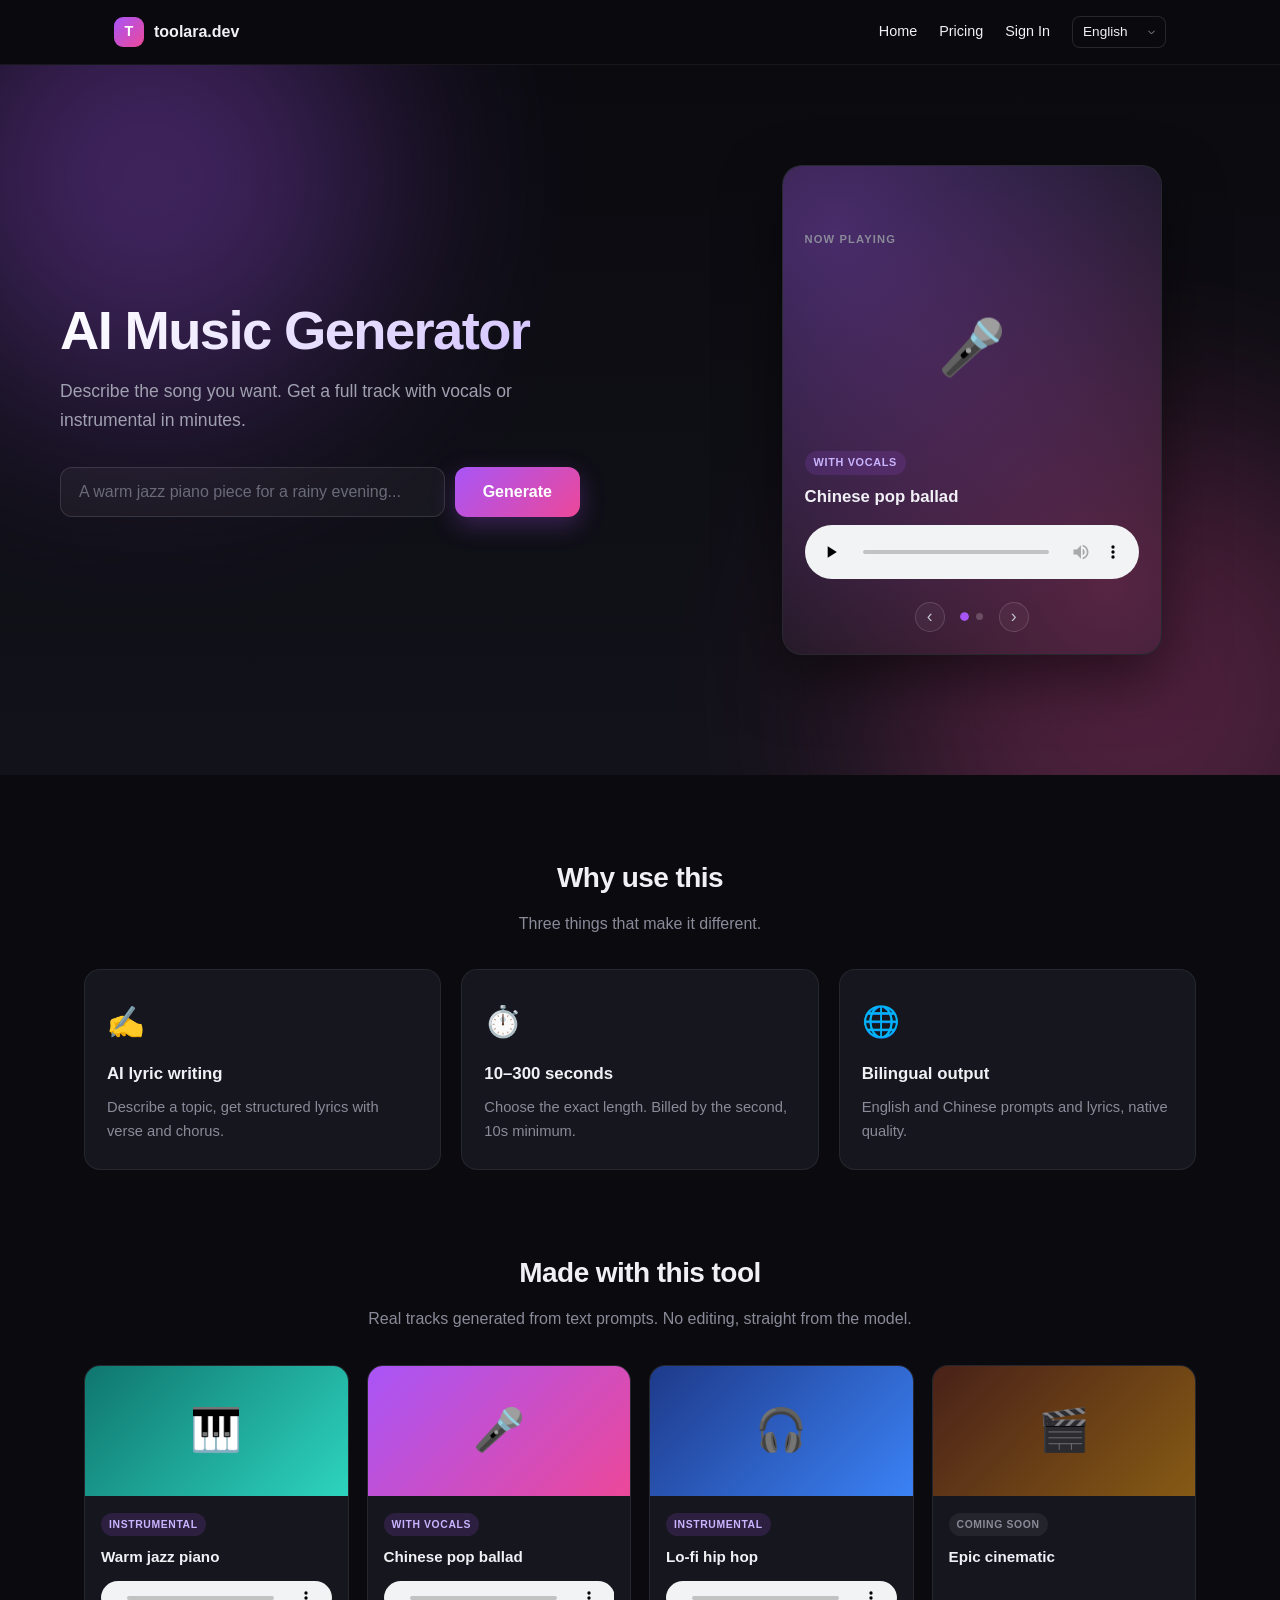
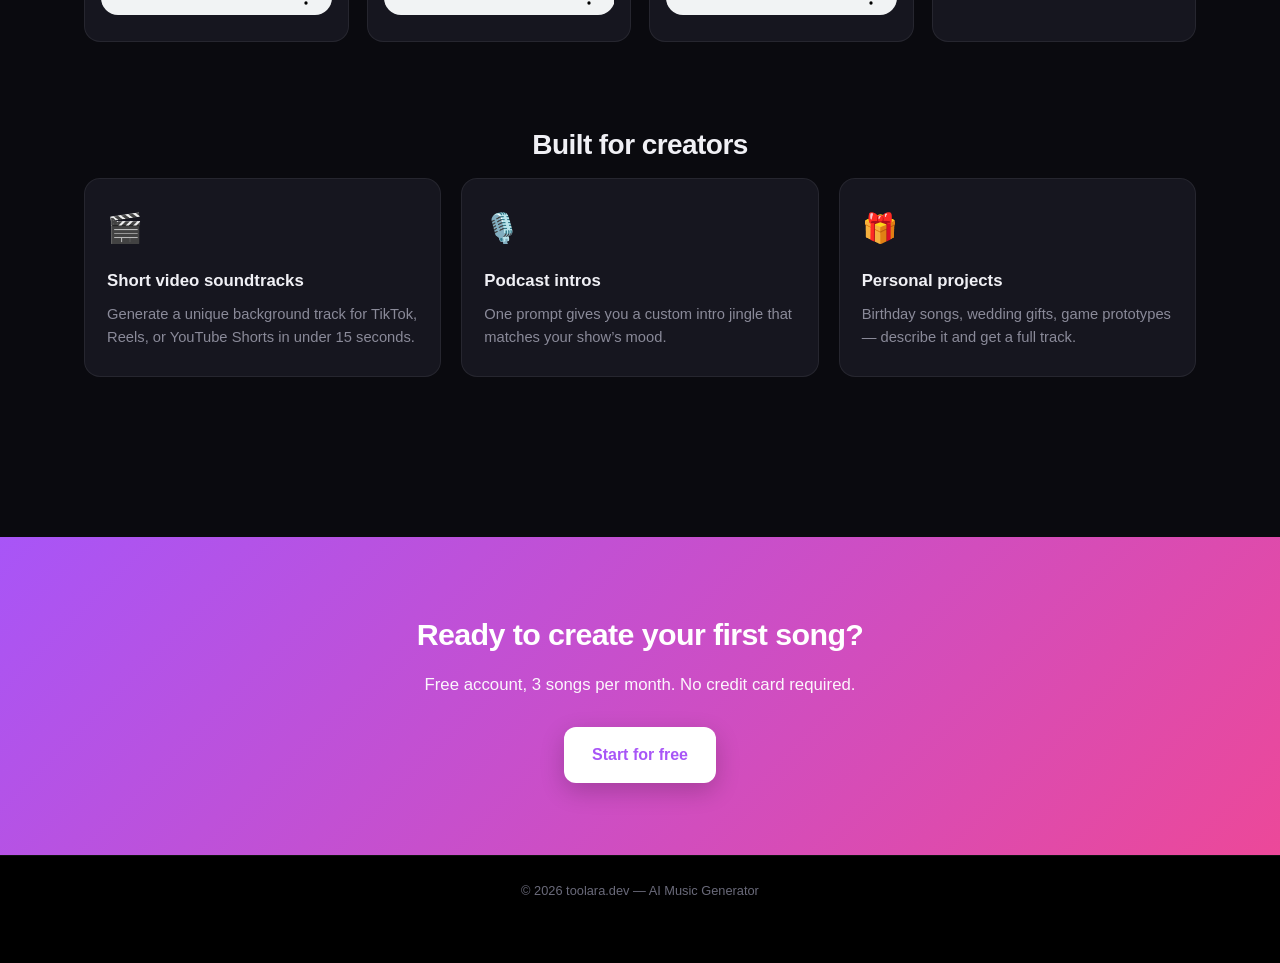
==== commit 7e1f1191: "update home page" ====
--- a/public/index.html
+++ b/public/index.html
@@ -120,13 +120,14 @@
         </div>
       </div>
 
-      <div class="demo-wall-card demo-wall-placeholder">
+      <div class="demo-wall-card">
         <div class="demo-wall-cover demo-cover-lofi">
           <span>🎧</span>
         </div>
         <div class="demo-wall-body">
-          <div class="demo-wall-tag demo-wall-tag-muted" data-i18n="demoComingSoon">Coming soon</div>
+          <div class="demo-wall-tag" data-i18n="demoInstrumental">Instrumental</div>
           <div class="demo-wall-title" data-i18n="demoTag3">Lo-fi hip hop</div>
+          <audio controls preload="none" src="demo/lofi-hiphop.mp3"></audio>
         </div>
       </div>
 
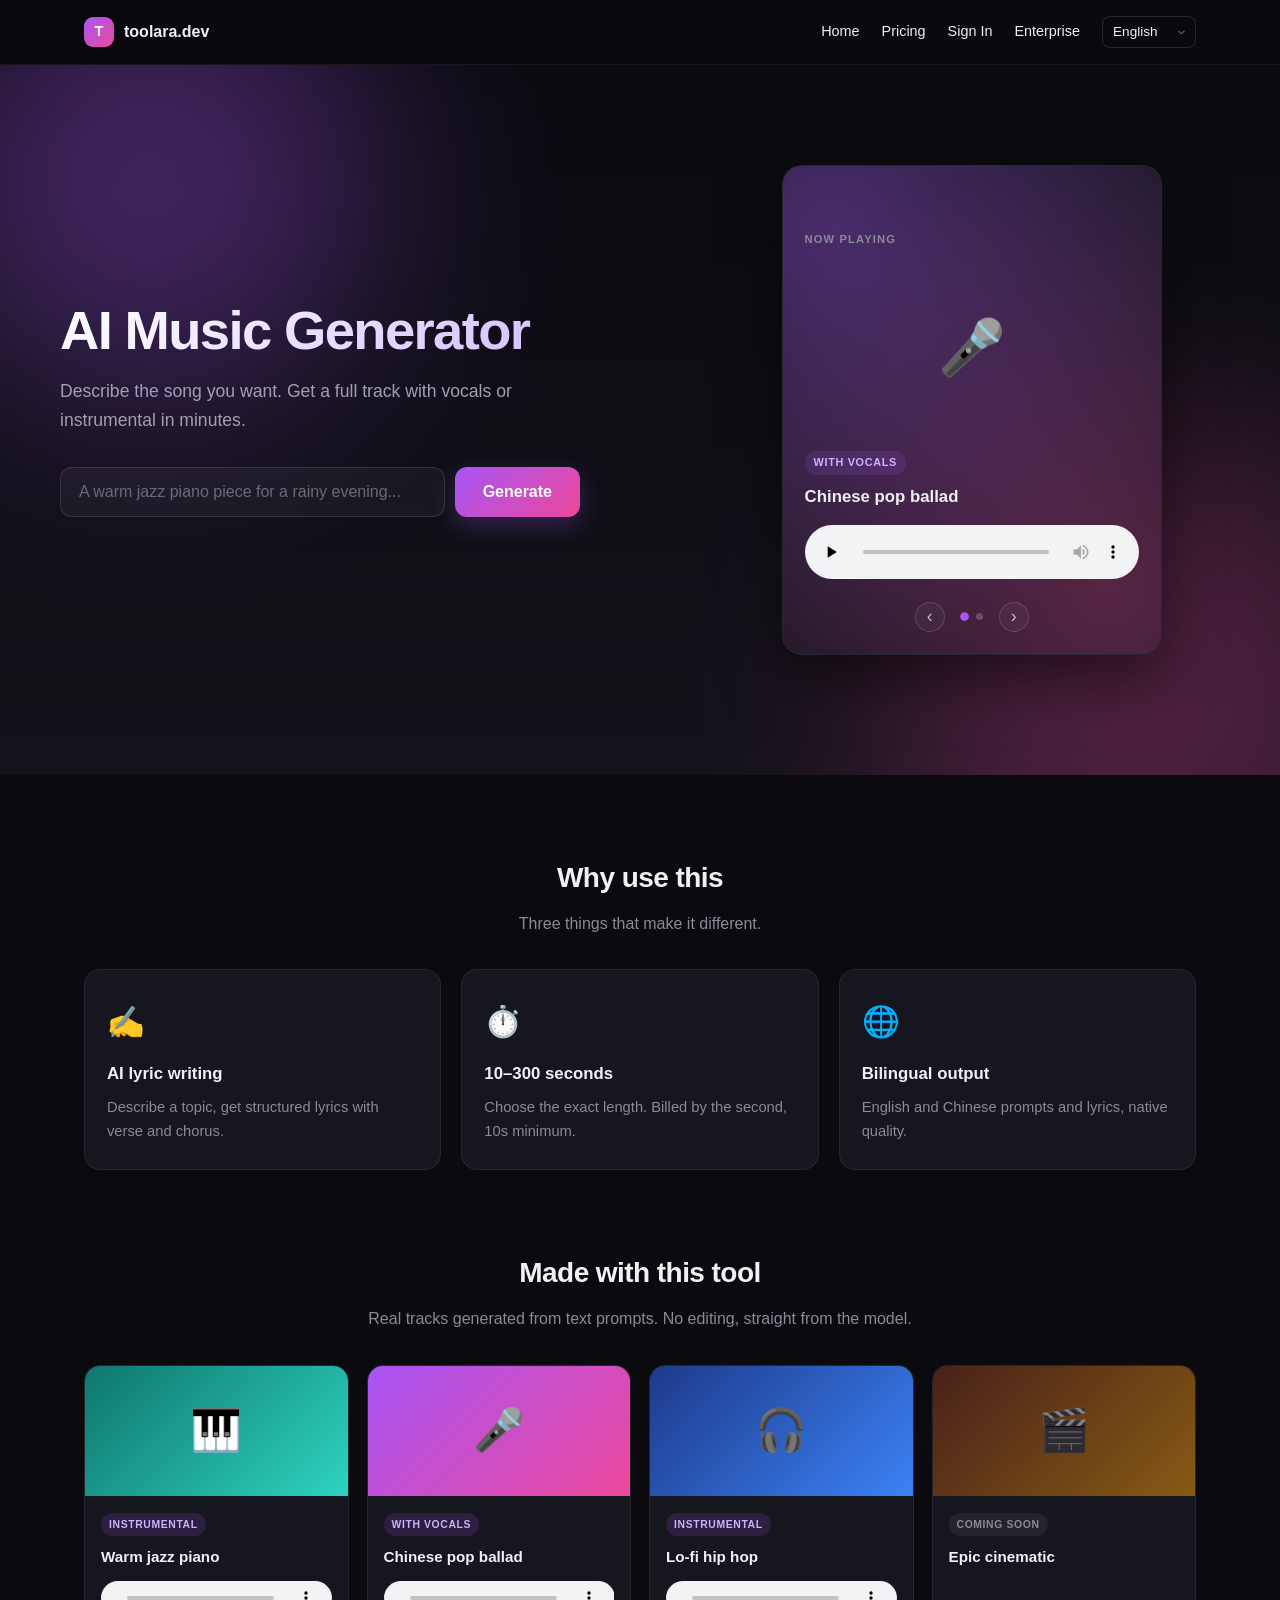
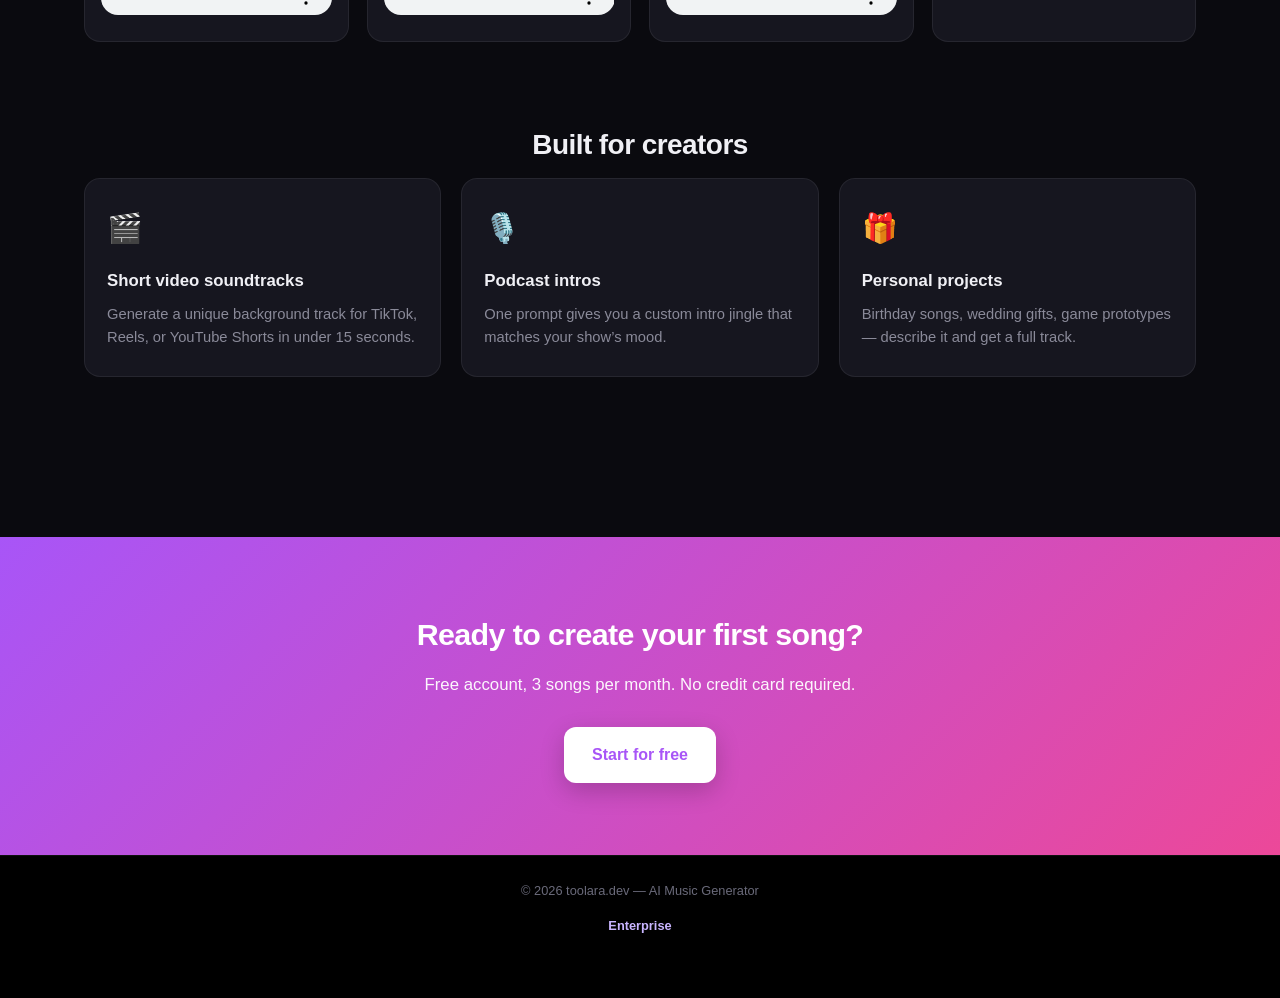
==== commit d28a8bc0: "add enter url" ====
--- a/public/index.html
+++ b/public/index.html
@@ -3,6 +3,8 @@
 <head>
 <meta charset="UTF-8">
 <meta name="viewport" content="width=device-width, initial-scale=1.0">
+<link rel="manifest" href="manifest.json">
+<meta name="theme-color" content="#a855f7">
 <title>AI Music Generator — Create Songs from Text (Free to Start)</title>
 <meta name="description" content="Free AI music generator. Describe the song you want, get a full track with vocals or instrumental in minutes. Powered by MiniMax Music 3.">
 <meta name="robots" content="index, follow">
@@ -23,7 +25,8 @@
       <a href="pricing.html" data-i18n="navPricing">Pricing</a>
       <a href="login.html" id="loginLink" data-i18n="navLogin">Sign In</a>
       <a href="dashboard.html" id="dashboardLink" style="display:none;" data-i18n="navDashboard">Dashboard</a>
-      <select id="langSelect" class="lang-select" onchange="setLang(this.value)" aria-label="Language">
+            <a href="enterprise.html" data-i18n="navEnterprise">Enterprise</a>
+<select id="langSelect" class="lang-select" onchange="setLang(this.value)" aria-label="Language">
         <option value="en">English</option>
         <option value="zh">简体中文</option>
       </select>
@@ -177,9 +180,17 @@
 
 <footer class="footer footer-dark">
   <p data-i18n="footer">© 2026 toolara.dev — AI Music Generator</p>
-</footer>
+
+  <p id="footer-enterprise" class="footer-enterprise"><a href="enterprise.html" data-i18n="navEnterprise">Enterprise</a></p></footer>
 
 <script src="js/i18n.js"></script>
 <script src="js/home.js"></script>
+<script>
+if ('serviceWorker' in navigator) {
+  window.addEventListener('load', function () {
+    navigator.serviceWorker.register('sw.js').catch(function () {});
+  });
+}
+</script>
 </body>
 </html>
--- a/public/css/style.css
+++ b/public/css/style.css
@@ -1475,3 +1475,160 @@
 }
 .task-item .task-info { flex: 1 1 200px; }
 .task-item .task-links { flex-basis: 100%; }
+
+
+/* ============================================================
+   Enterprise page
+   ============================================================ */
+.ent-hero {
+  text-align: center;
+  margin: 40px 0 48px;
+}
+.ent-hero h1 {
+  font-size: 2.2rem;
+  font-weight: 800;
+  letter-spacing: -0.02em;
+  margin: 0 0 14px;
+  background: linear-gradient(135deg, #fff 0%, #c9b5ff 100%);
+  -webkit-background-clip: text;
+  background-clip: text;
+  -webkit-text-fill-color: transparent;
+}
+.ent-hero p {
+  color: #a0a0b0;
+  font-size: 1.05rem;
+  max-width: 640px;
+  margin: 0 auto;
+}
+.ent-grid {
+  display: grid;
+  grid-template-columns: repeat(4, 1fr);
+  gap: 18px;
+  margin-bottom: 56px;
+}
+@media (max-width: 900px) {
+  .ent-grid { grid-template-columns: repeat(2, 1fr); }
+}
+@media (max-width: 500px) {
+  .ent-grid { grid-template-columns: 1fr; }
+  .ent-hero h1 { font-size: 1.6rem; }
+}
+.ent-card {
+  background: #16161f;
+  border: 1px solid rgba(255,255,255,0.07);
+  border-radius: 16px;
+  padding: 24px 20px;
+  transition: border-color 0.15s, transform 0.15s;
+}
+.ent-card:hover {
+  border-color: rgba(168,85,247,0.4);
+  transform: translateY(-2px);
+}
+.ent-icon {
+  font-size: 1.8rem;
+  margin-bottom: 12px;
+}
+.ent-card h3 {
+  margin: 0 0 8px;
+  font-size: 1rem;
+  font-weight: 700;
+  color: #f0f0f5;
+}
+.ent-card p {
+  margin: 0;
+  color: #8a8a99;
+  font-size: 0.9rem;
+  line-height: 1.6;
+}
+.ent-form-section {
+  max-width: 560px;
+  margin: 0 auto 48px;
+}
+.ent-form-section h2 {
+  text-align: center;
+  font-size: 1.4rem;
+  margin: 0 0 24px;
+}
+.ent-form label {
+  display: block;
+  margin-top: 14px;
+  margin-bottom: 6px;
+  font-size: 0.85rem;
+  color: #d0d0dc;
+  font-weight: 600;
+}
+.ent-form input,
+.ent-form textarea {
+  width: 100%;
+  padding: 11px 13px;
+  border-radius: 9px;
+  border: 1px solid rgba(255,255,255,0.12);
+  background: rgba(255,255,255,0.04);
+  color: #f0f0f5;
+  font-family: inherit;
+  font-size: 0.95rem;
+  box-sizing: border-box;
+}
+.ent-form input:focus,
+.ent-form textarea:focus {
+  outline: none;
+  border-color: #a855f7;
+  box-shadow: 0 0 0 3px rgba(168,85,247,0.18);
+}
+.ent-form .calc {
+  margin-top: 20px;
+  width: 100%;
+}
+.ent-status {
+  margin-top: 12px;
+  text-align: center;
+  font-size: 0.9rem;
+  min-height: 1.2em;
+}
+.ent-status-ok { color: #4ade80; }
+
+
+/* ============================================================
+   Header 布局修复（所有深色页面通用）
+   ============================================================ */
+.header .header-inner {
+  max-width: 1160px;
+  margin: 0 auto;
+  padding: 16px 24px;
+  display: flex !important;
+  align-items: center !important;
+  justify-content: space-between !important;
+  gap: 24px;
+}
+.header .header-inner .logo {
+  flex-shrink: 0;
+}
+.header .header-inner .header-nav {
+  display: flex;
+  align-items: center;
+  gap: 22px;
+  margin-left: auto;
+}
+@media (max-width: 700px) {
+  .header .header-inner {
+    padding: 12px 16px;
+    gap: 12px;
+  }
+  .header .header-inner .header-nav {
+    gap: 14px;
+    font-size: 0.85rem;
+  }
+}
+
+
+.footer-enterprise {
+  margin-top: 8px !important;
+}
+.footer-enterprise a {
+  color: #c9b5ff;
+  text-decoration: none;
+  font-weight: 600;
+}
+.footer-enterprise a:hover {
+  text-decoration: underline;
+}
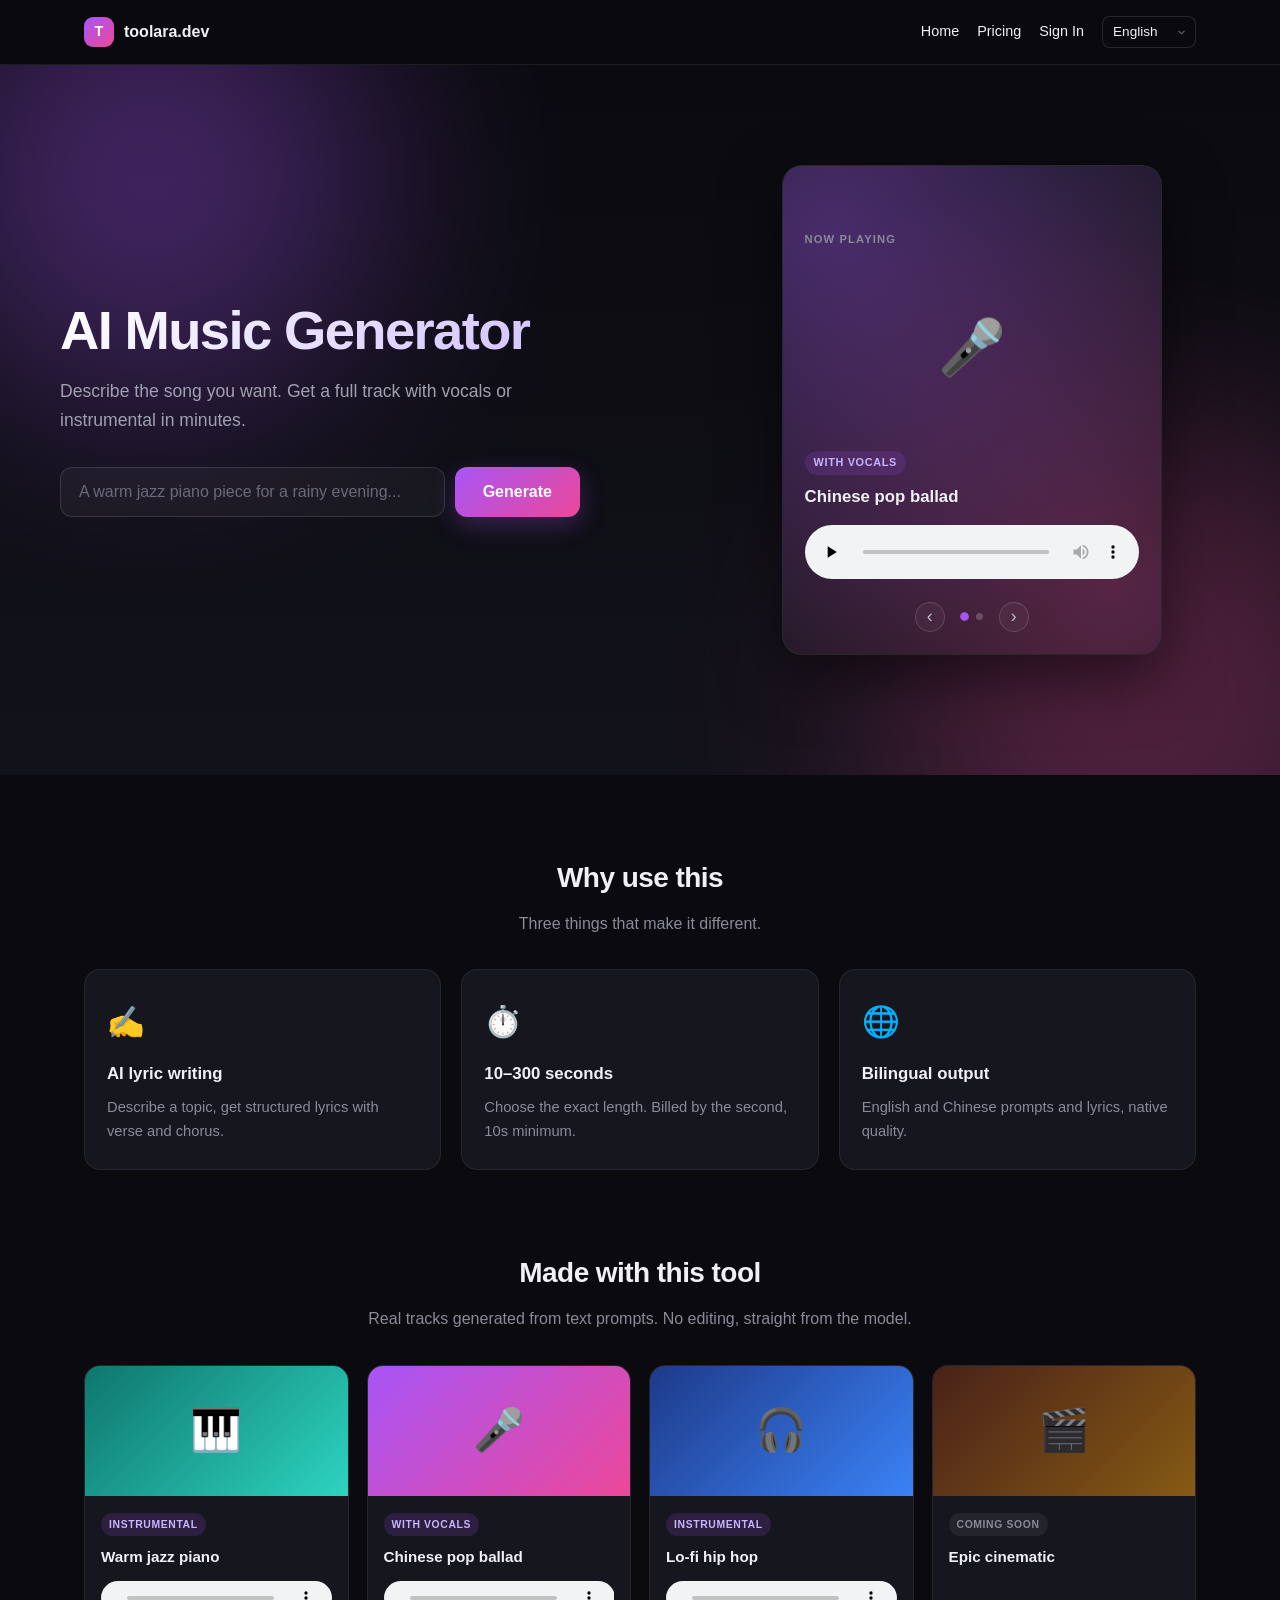
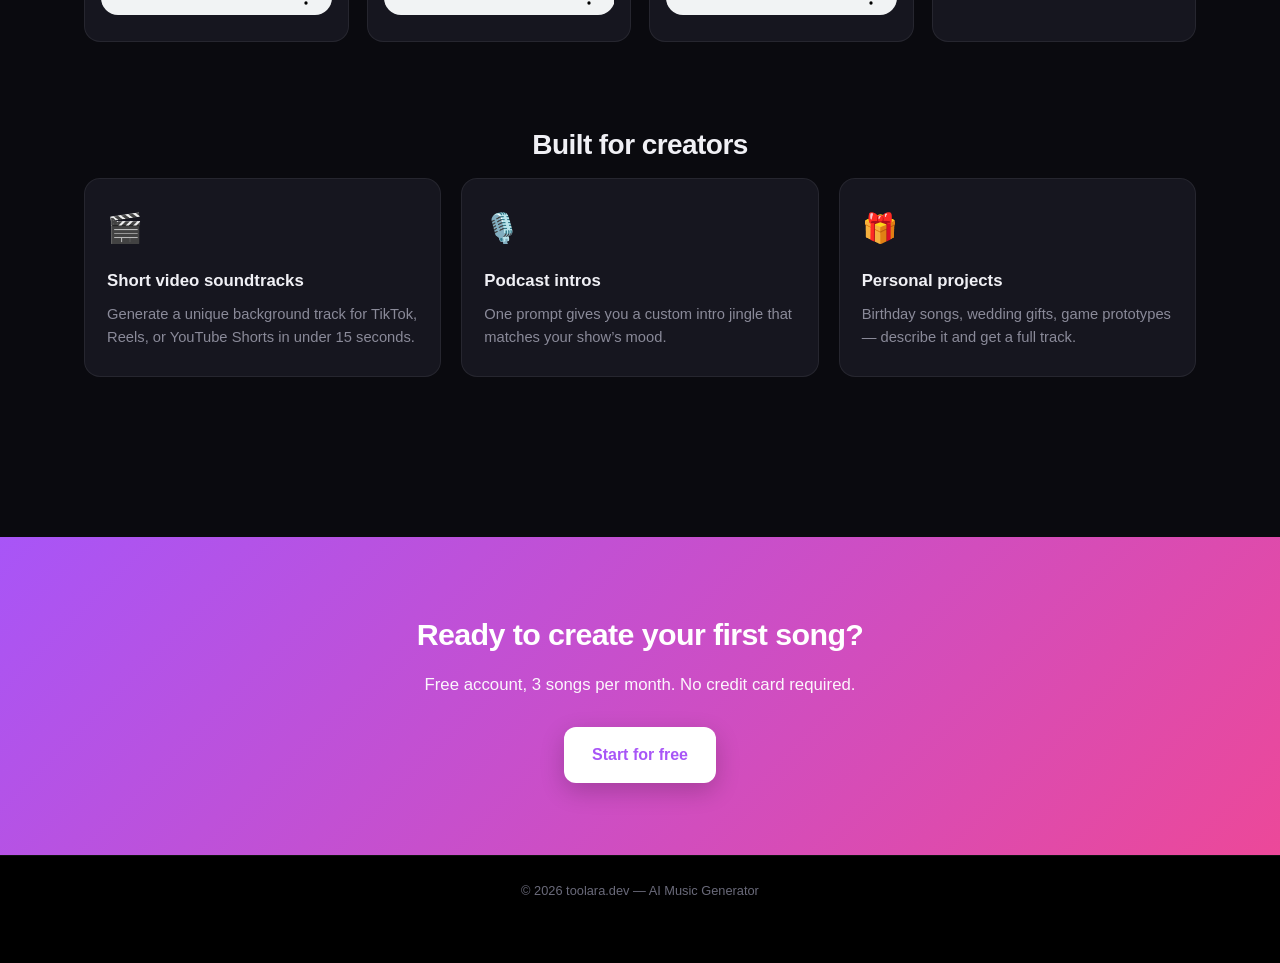
==== commit cb68e1f5: "update css" ====
--- a/public/index.html
+++ b/public/index.html
@@ -25,7 +25,6 @@
       <a href="pricing.html" data-i18n="navPricing">Pricing</a>
       <a href="login.html" id="loginLink" data-i18n="navLogin">Sign In</a>
       <a href="dashboard.html" id="dashboardLink" style="display:none;" data-i18n="navDashboard">Dashboard</a>
-            <a href="enterprise.html" data-i18n="navEnterprise">Enterprise</a>
 <select id="langSelect" class="lang-select" onchange="setLang(this.value)" aria-label="Language">
         <option value="en">English</option>
         <option value="zh">简体中文</option>
@@ -181,7 +180,7 @@
 <footer class="footer footer-dark">
   <p data-i18n="footer">© 2026 toolara.dev — AI Music Generator</p>
 
-  <p id="footer-enterprise" class="footer-enterprise"><a href="enterprise.html" data-i18n="navEnterprise">Enterprise</a></p></footer>
+  <p id="footer-enterprise" class="footer-enterprise"></p></footer>
 
 <script src="js/i18n.js"></script>
 <script src="js/home.js"></script>
--- a/public/css/style.css
+++ b/public/css/style.css
@@ -1632,3 +1632,27 @@
 .footer-enterprise a:hover {
   text-decoration: underline;
 }
+
+
+/* ============================================================
+   Enterprise 页头部与正文间距 + 导航不拥挤
+   ============================================================ */
+.header.header-dark {
+  background: rgba(10,10,15,0.92) !important;
+  border-bottom: 1px solid rgba(255,255,255,0.08) !important;
+}
+.header .header-inner .header-nav {
+  gap: 18px !important;
+}
+.header .header-inner .header-nav a {
+  font-size: 0.9rem;
+  color: #a0a0b0;
+  text-decoration: none;
+  transition: color 0.15s;
+}
+.header .header-inner .header-nav a:hover { color: #a855f7; }
+
+/* 企业页首屏留白 */
+.ent-hero {
+  margin: 64px 0 56px !important;
+}
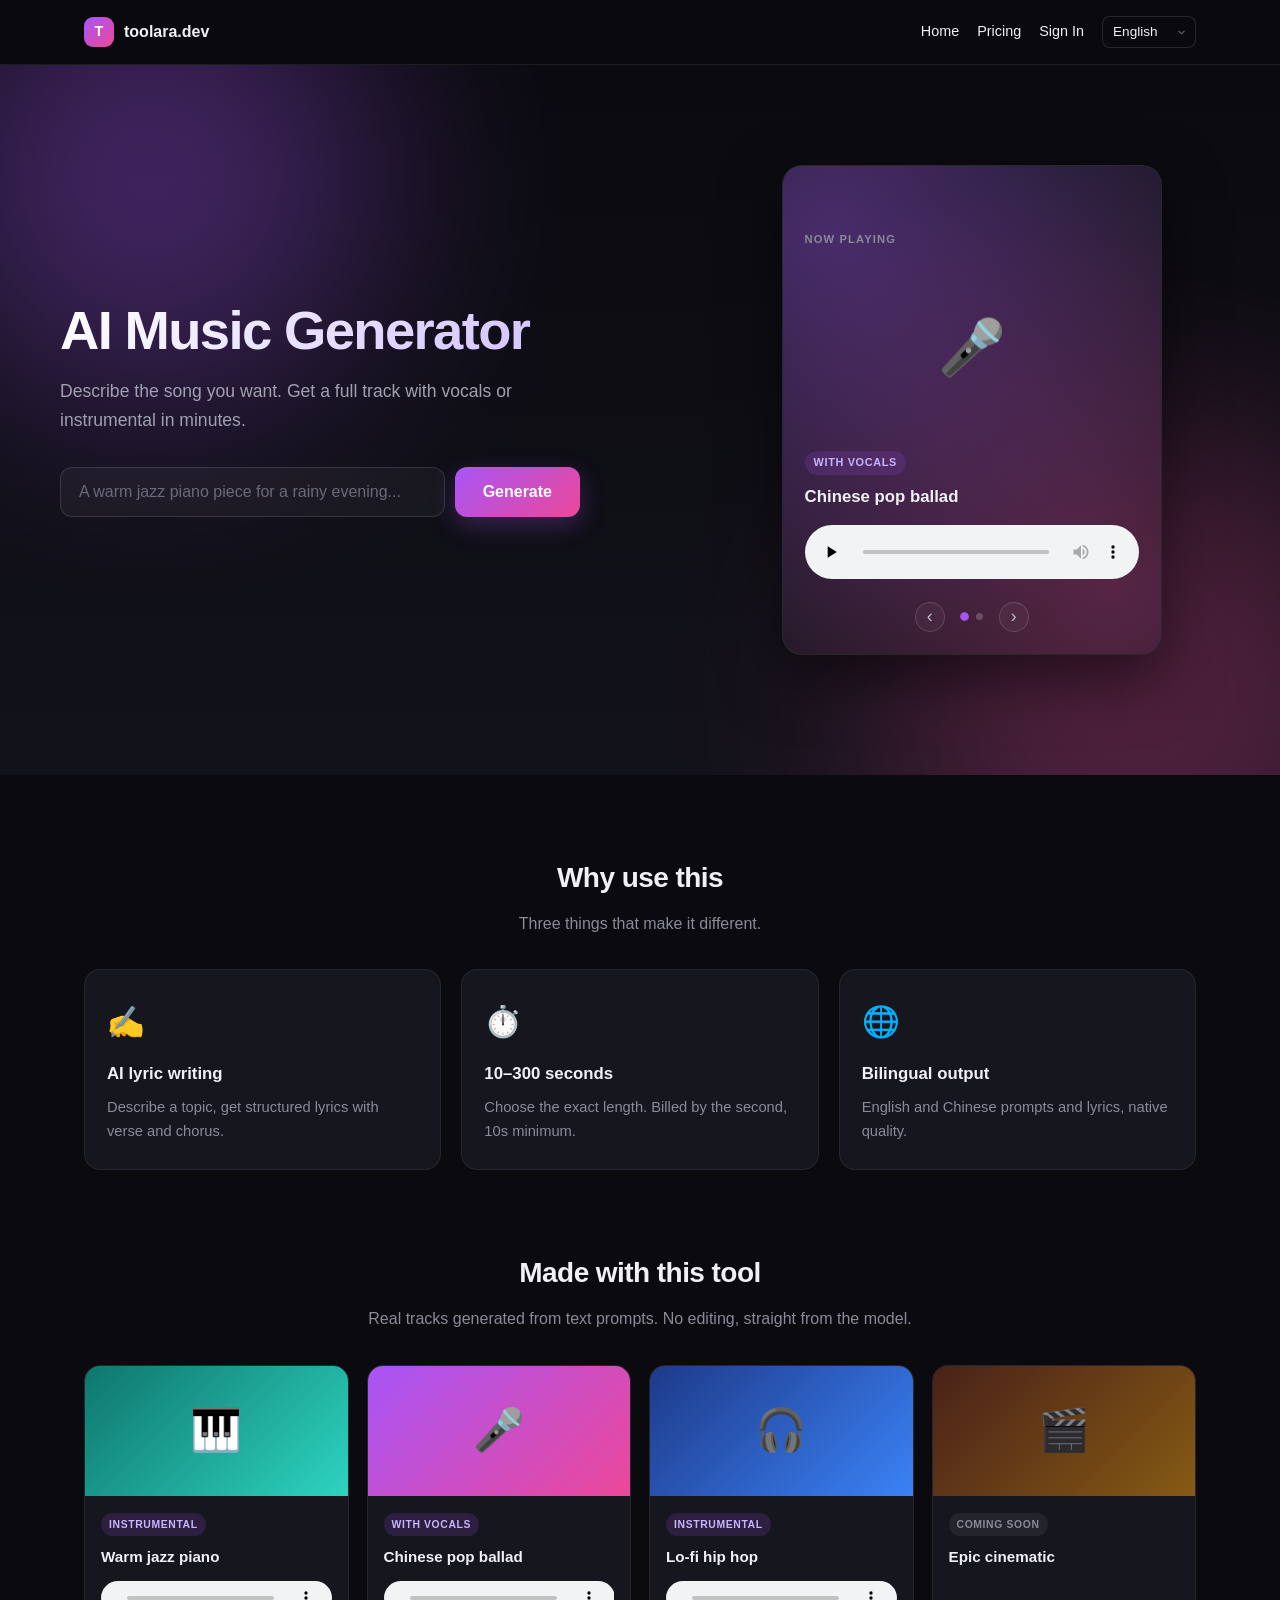
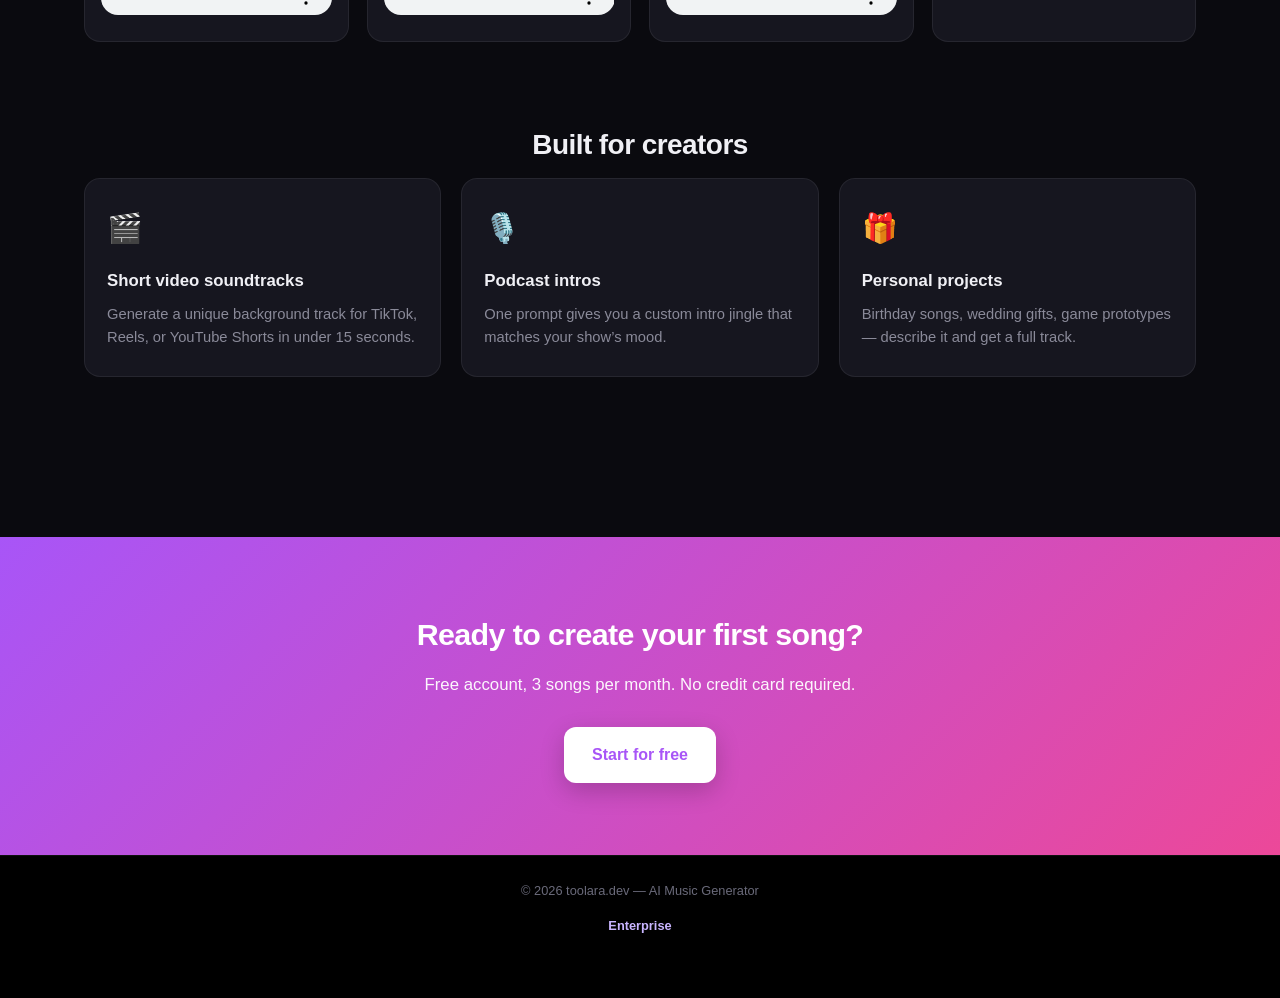
==== commit c6acf2fa: "update index" ====
--- a/public/index.html
+++ b/public/index.html
@@ -179,8 +179,8 @@
 
 <footer class="footer footer-dark">
   <p data-i18n="footer">© 2026 toolara.dev — AI Music Generator</p>
-
-  <p id="footer-enterprise" class="footer-enterprise"></p></footer>
+  <p id="footer-enterprise" class="footer-enterprise"><a href="enterprise.html" data-i18n="navEnterprise">Enterprise</a></p>
+</footer>
 
 <script src="js/i18n.js"></script>
 <script src="js/home.js"></script>
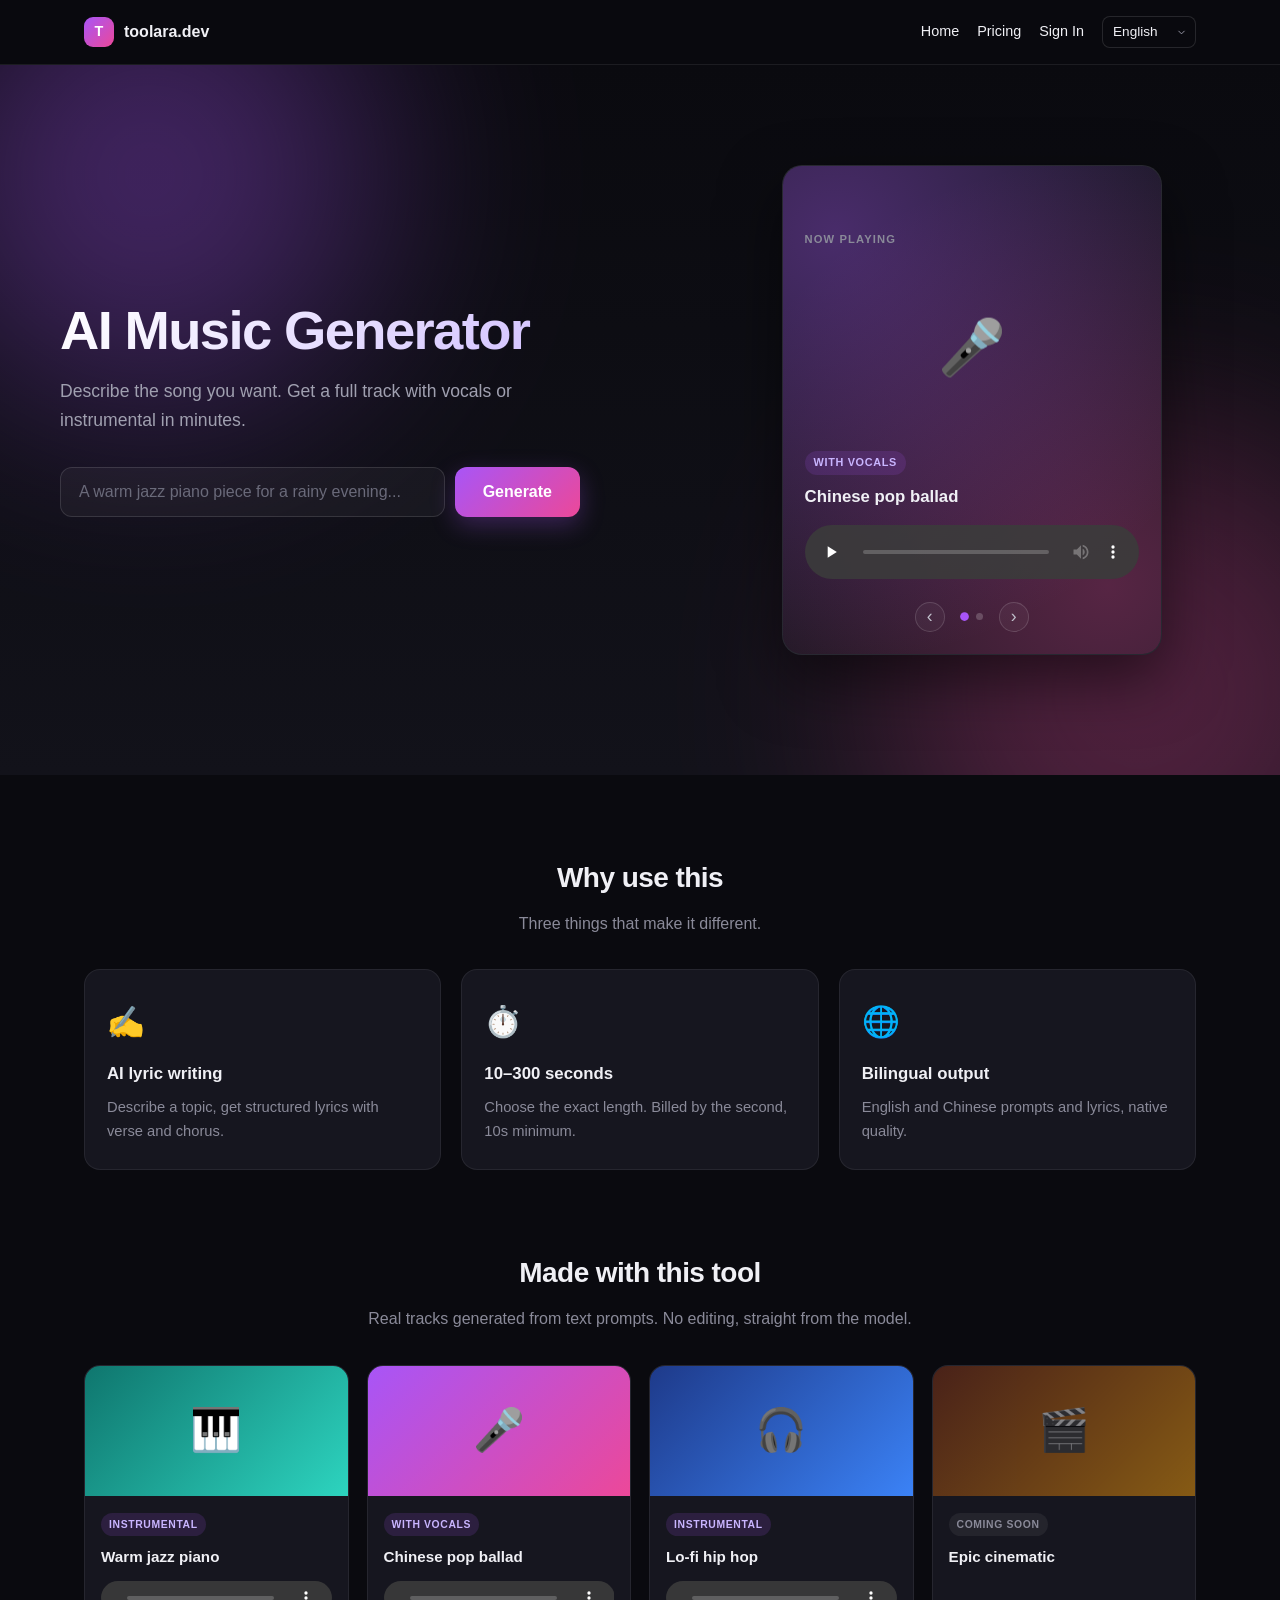
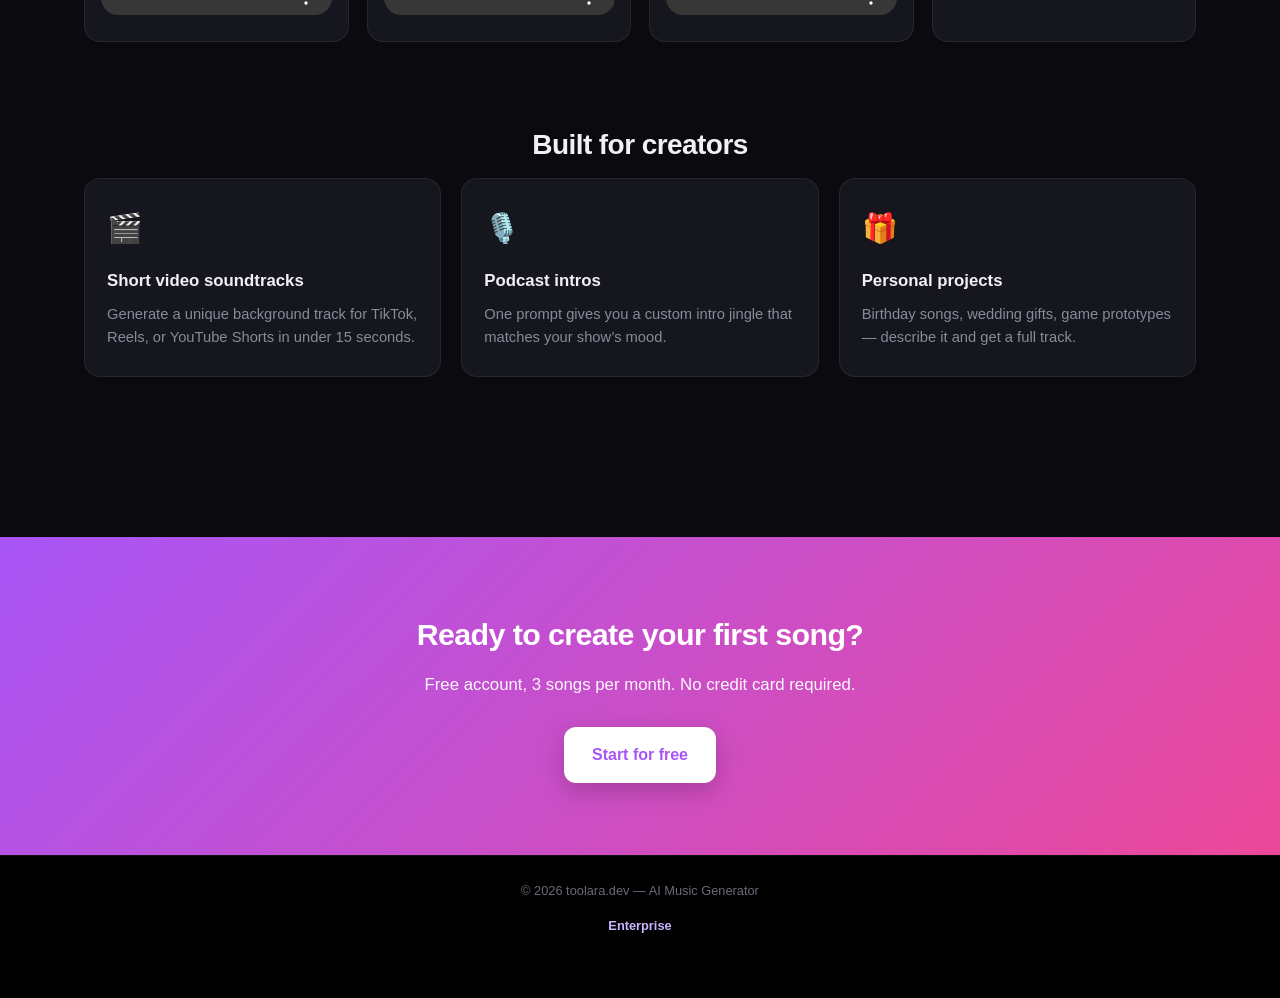
==== commit ada2e5f8: "修改子站music" ====
--- a/public/index.html
+++ b/public/index.html
@@ -184,12 +184,13 @@
 
 <script src="js/i18n.js"></script>
 <script src="js/home.js"></script>
+<!-- Service Worker 暂时禁用：等图标和 MIME 类型全部就位后再启用
 <script>
-if ('serviceWorker' in navigator) {
-  window.addEventListener('load', function () {
-    navigator.serviceWorker.register('sw.js').catch(function () {});
-  });
-}
+// if ('serviceWorker' in navigator) {
+//   window.addEventListener('load', function () {
+//     navigator.serviceWorker.register('/sw.js').catch(function () {});
+//   });
+// }
 </script>
 </body>
 </html>
--- a/public/css/style.css
+++ b/public/css/style.css
@@ -48,7 +48,6 @@
 .steps { display: flex; flex-direction: column; gap: 16px; }
 .step { display: flex; gap: 14px; align-items: flex-start; }
 .step-num { width: 28px; height: 28px; border-radius: 50%; background: var(--accent); color: #fff; display: flex; align-items: center; justify-content: center; font-weight: 700; font-size: 0.85rem; flex-shrink: 0; }
-.task-list { display: flex; flex-direction: column; gap: 14px; }
 .task-item { padding: 14px; background: #f8fafc; border-radius: 10px; display: flex; align-items: center; gap: 14px; flex-wrap: wrap; }
 .task-info { flex: 1; min-width: 200px; }
 .task-prompt { font-weight: 600; font-size: 0.9rem; margin-bottom: 4px; }
@@ -1218,7 +1217,11 @@
   display: grid;
   grid-template-columns: 1.05fr 0.95fr;
   gap: 22px;
-  align-items: start;
+  align-items: stretch;
+}
+.dash-grid > .card {
+  display: flex;
+  flex-direction: column;
 }
 @media (max-width: 1000px) {
   .dash-grid { grid-template-columns: 1fr; }
@@ -1227,11 +1230,24 @@
 /* 创作卡 */
 .create-card h2 { margin-bottom: 16px; }
 
+.create-card {
+  display: flex;
+  flex-direction: column;
+}
+.create-card .calc {
+  margin-top: auto;
+}
+
 /* 歌曲卡 */
 .songs-card {
   display: flex;
   flex-direction: column;
   max-height: 720px;
+}
+.songs-card .task-list {
+  flex: 1;
+  overflow-y: auto;
+  padding-right: 4px;
 }
 .songs-header {
   display: flex;
@@ -1656,3 +1672,365 @@
 .ent-hero {
   margin: 64px 0 56px !important;
 }
+
+
+/* ============================================================
+   公开分享页
+   ============================================================ */
+.share-wrap {
+  max-width: 640px;
+  margin: 40px auto 60px;
+  padding: 0 20px;
+}
+.share-loading {
+  text-align: center;
+  padding: 80px 0;
+}
+.share-loading .spinner {
+  margin: 0 auto;
+}
+.share-error {
+  text-align: center;
+  padding: 60px 20px;
+}
+.share-error p {
+  color: #a0a0b0;
+  margin-bottom: 24px;
+}
+.share-card {
+  background: #16161f;
+  border: 1px solid rgba(255,255,255,0.08);
+  border-radius: 20px;
+  padding: 28px;
+  box-shadow: 0 12px 48px rgba(0,0,0,0.4);
+}
+.share-cover {
+  height: 180px;
+  border-radius: 14px;
+  background: linear-gradient(135deg, #a855f7, #ec4899);
+  display: flex;
+  align-items: center;
+  justify-content: center;
+  font-size: 3.4rem;
+  margin-bottom: 20px;
+}
+.share-title {
+  font-size: 1.5rem;
+  font-weight: 800;
+  margin: 0 0 6px;
+  color: #f0f0f5;
+  letter-spacing: -0.01em;
+}
+.share-subtitle {
+  color: #a0a0b0;
+  margin: 0 0 16px;
+  font-size: 0.95rem;
+}
+.share-tags {
+  display: flex;
+  gap: 8px;
+  flex-wrap: wrap;
+  margin-bottom: 4px;
+}
+.share-tag {
+  display: inline-block;
+  font-size: 0.7rem;
+  font-weight: 700;
+  text-transform: uppercase;
+  letter-spacing: 0.06em;
+  color: #c9b5ff;
+  background: rgba(168,85,247,0.15);
+  padding: 3px 10px;
+  border-radius: 999px;
+}
+.share-tag-muted {
+  color: #8a8a99;
+  background: rgba(255,255,255,0.06);
+}
+.share-section {
+  margin-top: 22px;
+  padding-top: 18px;
+  border-top: 1px solid rgba(255,255,255,0.06);
+}
+.share-section h3 {
+  margin: 0 0 8px;
+  font-size: 0.8rem;
+  font-weight: 700;
+  text-transform: uppercase;
+  letter-spacing: 0.08em;
+  color: #8a8a99;
+}
+.share-section p {
+  margin: 0;
+  color: #d0d0dc;
+  font-size: 0.95rem;
+  line-height: 1.6;
+}
+.share-lyrics {
+  margin: 0;
+  font-family: inherit;
+  font-size: 0.92rem;
+  line-height: 1.7;
+  color: #c0c0cc;
+  white-space: pre-wrap;
+  word-break: break-word;
+  max-height: 320px;
+  overflow-y: auto;
+  padding-right: 6px;
+}
+.share-footer {
+  margin-top: 28px;
+  text-align: center;
+}
+@media (max-width: 600px) {
+  .share-card { padding: 20px; }
+  .share-cover { height: 140px; font-size: 2.6rem; }
+  .share-title { font-size: 1.2rem; }
+}
+
+
+/* ============================================================
+   任务音频波形图
+   ============================================================ */
+.task-audio-wrap {
+  display: flex;
+  flex-direction: column;
+  gap: 8px;
+  flex: 1 1 100%;
+  max-width: 100%;
+}
+.task-audio-wrap audio {
+  width: 100%;
+  max-width: 340px;
+}
+.task-waveform {
+  width: 100%;
+  max-width: 340px;
+  height: 40px;
+  border-radius: 8px;
+  background: rgba(255,255,255,0.02);
+  display: block;
+}
+@media (max-width: 700px) {
+  .task-audio-wrap audio,
+  .task-waveform {
+    max-width: 100%;
+  }
+}
+
+
+/* ============================================================
+   邀请返利卡片
+   ============================================================ */
+.invite-card {
+  background: linear-gradient(135deg, rgba(168,85,247,0.10), rgba(236,72,153,0.06)) !important;
+  border: 1px solid rgba(168,85,247,0.28) !important;
+  padding: 22px 24px;
+  margin-bottom: 22px;
+}
+.invite-header h3 {
+  margin: 0 0 6px;
+  font-size: 1.05rem;
+  font-weight: 700;
+}
+.invite-header p {
+  margin: 0 0 16px;
+  font-size: 0.9rem;
+  color: #a0a0b0;
+}
+.invite-link-row {
+  display: flex;
+  gap: 10px;
+}
+.invite-link-row input {
+  flex: 1;
+  padding: 11px 13px;
+  border-radius: 9px;
+  border: 1px solid rgba(255,255,255,0.12);
+  background: rgba(0,0,0,0.25);
+  color: #d0d0dc;
+  font-size: 0.85rem;
+  font-family: monospace;
+}
+.invite-copy-btn {
+  padding: 11px 18px;
+  border-radius: 9px;
+  border: none;
+  background: linear-gradient(135deg, #a855f7, #ec4899);
+  color: #fff;
+  font-weight: 700;
+  font-size: 0.85rem;
+  font-family: inherit;
+  cursor: pointer;
+  white-space: nowrap;
+  transition: transform 0.1s;
+}
+.invite-copy-btn:hover { transform: translateY(-1px); }
+.invite-stats {
+  margin: 14px 0 0;
+  font-size: 0.85rem;
+  color: #8a8a99;
+}
+
+/* ============================================================
+   深色主题下的滚动条
+   ============================================================ */
+body.page-dark,
+body.home-dark {
+  color-scheme: dark;
+}
+
+/* Webkit 浏览器（Chrome / Edge / Safari） */
+body.page-dark ::-webkit-scrollbar,
+body.home-dark ::-webkit-scrollbar {
+  width: 10px;
+  height: 10px;
+}
+
+body.page-dark ::-webkit-scrollbar-track,
+body.home-dark ::-webkit-scrollbar-track {
+  background: rgba(255, 255, 255, 0.03);
+  border-radius: 8px;
+}
+
+body.page-dark ::-webkit-scrollbar-thumb,
+body.home-dark ::-webkit-scrollbar-thumb {
+  background: rgba(168, 85, 247, 0.35);
+  border-radius: 8px;
+  border: 2px solid transparent;
+  background-clip: padding-box;
+  transition: background 0.15s;
+}
+
+body.page-dark ::-webkit-scrollbar-thumb:hover,
+body.home-dark ::-webkit-scrollbar-thumb:hover {
+  background: rgba(168, 85, 247, 0.6);
+  background-clip: padding-box;
+}
+
+body.page-dark ::-webkit-scrollbar-corner,
+body.home-dark ::-webkit-scrollbar-corner {
+  background: transparent;
+}
+
+/* Firefox 专用 */
+body.page-dark,
+body.home-dark {
+  scrollbar-width: thin;
+  scrollbar-color: rgba(168, 85, 247, 0.4) rgba(255, 255, 255, 0.03);
+}
+
+/* 歌曲列表内滚动区域的滚动条更细一点 */
+body.page-dark .task-list::-webkit-scrollbar,
+body.page-dark .songs-card::-webkit-scrollbar {
+  width: 8px;
+}
+body.page-dark .task-list::-webkit-scrollbar-thumb,
+body.page-dark .songs-card::-webkit-scrollbar-thumb {
+  background: rgba(168, 85, 247, 0.3);
+  border-radius: 6px;
+}
+body.page-dark .task-list::-webkit-scrollbar-thumb:hover,
+body.page-dark .songs-card::-webkit-scrollbar-thumb:hover {
+  background: rgba(168, 85, 247, 0.55);
+}
+
+/* ============================================================
+   定价卡片布局：3 列 × 2 行
+   ============================================================ */
+.pricing-grid-6 {
+  display: grid;
+  grid-template-columns: repeat(3, 1fr);
+  gap: 22px;
+  margin: 8px auto 0;
+  max-width: 1100px;
+}
+@media (max-width: 900px) {
+  .pricing-grid-6 { grid-template-columns: repeat(2, 1fr); }
+}
+@media (max-width: 600px) {
+  .pricing-grid-6 { grid-template-columns: 1fr; }
+}
+
+/* 卡片内布局 */
+.pricing-grid-6 .pricing-card {
+  padding: 26px 22px;
+  display: flex;
+  flex-direction: column;
+  min-height: 340px;
+}
+.pricing-grid-6 .pricing-card h2 {
+  margin: 0 0 10px;
+  font-size: 1.15rem;
+}
+.pricing-grid-6 .price {
+  font-size: 2rem;
+  margin: 0 0 4px;
+  line-height: 1.1;
+}
+.pricing-grid-6 .price span {
+  font-size: 0.85rem;
+  font-weight: 500;
+  color: #8a8a99;
+}
+.pricing-grid-6 .price-note {
+  margin: 0 0 16px;
+  font-size: 0.82rem;
+  font-weight: 700;
+  color: #4ade80;
+  min-height: 1.2em;
+}
+.pricing-grid-6 .features {
+  margin: 0 0 20px;
+  padding: 0;
+}
+.pricing-grid-6 .features li {
+  font-size: 0.88rem;
+  padding: 5px 0;
+  line-height: 1.5;
+}
+.pricing-grid-6 .pricing-card .btn-secondary,
+.pricing-grid-6 .pricing-card .btn-primary {
+  margin-top: auto;
+  width: 100%;
+  text-align: center;
+  padding: 11px 16px;
+  font-size: 0.92rem;
+}
+
+/* 加宽价格容器，防止 "/quarter" "/6 months" 换行 */
+.pricing-grid-6 .price {
+  white-space: nowrap;
+}
+.pricing-grid-6 .price span {
+  white-space: nowrap;
+}
+
+/* ============================================================
+   取消订阅提示
+   ============================================================ */
+.cancel-note {
+  margin: 10px 0 0;
+  padding: 10px 14px;
+  font-size: 0.85rem;
+  color: #fbbf24;
+  background: rgba(251,191,36,0.08);
+  border: 1px solid rgba(251,191,36,0.25);
+  border-radius: 8px;
+  font-weight: 500;
+}
+/* ============================================================
+   管理订阅链接
+   ============================================================ */
+.manage-sub-link {
+  font-size: 0.8rem;
+  color: #c9b5ff;
+  text-decoration: none;
+  font-weight: 600;
+  margin-left: 10px;
+  transition: color 0.15s;
+}
+.manage-sub-link:hover {
+  color: #a855f7;
+  text-decoration: underline;
+}
